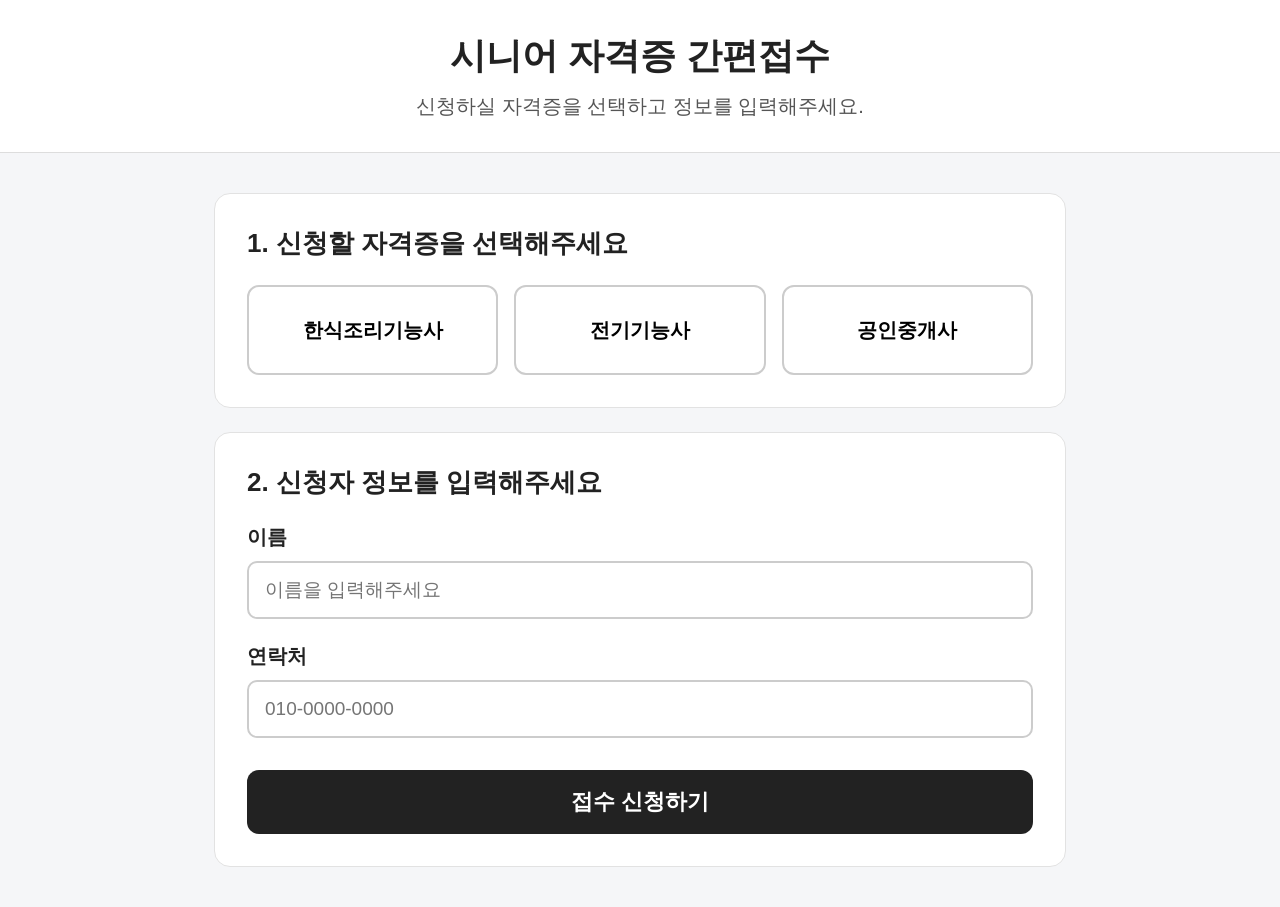
==== index.html @ 36c78bb0 "first commit" ====
<!DOCTYPE html>
<html lang="ko">
<head>
  <meta charset="UTF-8">
  <meta name="viewport" content="width=device-width, initial-scale=1.0">

  <title>시니어 자격증 간편접수</title>

  <link rel="stylesheet" href="style.css">
</head>

<body>

  <header>
    <h1>시니어 자격증 간편접수</h1>
    <p>신청하실 자격증을 선택하고 정보를 입력해주세요.</p>
  </header>

  <main>

    <!-- 자격증 선택 -->
    <section class="certificate-section">
      <h2>1. 신청할 자격증을 선택해주세요</h2>

      <div class="certificate-list">

        <button
          type="button"
          class="certificate-card"
          data-certificate="한식조리기능사">
          한식조리기능사
        </button>

        <button
          type="button"
          class="certificate-card"
          data-certificate="전기기능사">
          전기기능사
        </button>

        <button
          type="button"
          class="certificate-card"
          data-certificate="공인중개사">
          공인중개사
        </button>

      </div>
    </section>


    <!-- 신청자 정보 -->
    <section class="application-section">
      <h2>2. 신청자 정보를 입력해주세요</h2>

      <form id="application-form">

        <div class="form-group">
          <label for="name">이름</label>
          <input
            type="text"
            id="name"
            name="name"
            placeholder="이름을 입력해주세요"
            required>
        </div>

        <div class="form-group">
          <label for="phone">연락처</label>
          <input
            type="tel"
            id="phone"
            name="phone"
            placeholder="010-0000-0000"
            required>
        </div>

        <input
          type="hidden"
          id="selected-certificate"
          name="certificate">

        <button type="submit" class="submit-button">
          접수 신청하기
        </button>

      </form>
    </section>

  </main>

  <script src="script.js"></script>

</body>
</html>
---- style.css ----
* {
  box-sizing: border-box;
}

body {
  margin: 0;
  font-family: Arial, "Apple SD Gothic Neo", sans-serif;
  background: #f5f6f8;
  color: #222;
}

header {
  background: #ffffff;
  border-bottom: 1px solid #dddddd;
  padding: 32px 24px;
  text-align: center;
}

header h1 {
  margin: 0 0 12px;
  font-size: 36px;
}

header p {
  margin: 0;
  font-size: 20px;
  color: #555;
}

main {
  width: 100%;
  max-width: 900px;
  margin: 40px auto;
  padding: 0 24px;
}

section {
  background: #ffffff;
  border-radius: 16px;
  padding: 32px;
  margin-bottom: 24px;
  border: 1px solid #e2e2e2;
}

section h2 {
  margin-top: 0;
  margin-bottom: 24px;
  font-size: 26px;
}

.certificate-list {
  display: grid;
  grid-template-columns: repeat(3, 1fr);
  gap: 16px;
}

.certificate-card {
  min-height: 90px;
  padding: 18px;
  border: 2px solid #cccccc;
  border-radius: 12px;
  background: #ffffff;
  font-size: 20px;
  font-weight: 700;
  cursor: pointer;
}

.certificate-card:hover {
  border-color: #333333;
}

.certificate-card.selected {
  background: #222222;
  color: #ffffff;
  border-color: #222222;
}

.form-group {
  margin-bottom: 24px;
}

.form-group label {
  display: block;
  margin-bottom: 10px;
  font-size: 20px;
  font-weight: 700;
}

.form-group input {
  width: 100%;
  height: 58px;
  padding: 0 16px;
  border: 2px solid #cccccc;
  border-radius: 10px;
  font-size: 19px;
}

.form-group input:focus {
  outline: none;
  border-color: #222222;
}

.submit-button {
  width: 100%;
  min-height: 64px;
  margin-top: 8px;
  border: 0;
  border-radius: 12px;
  background: #222222;
  color: #ffffff;
  font-size: 22px;
  font-weight: 700;
  cursor: pointer;
}

.submit-button:hover {
  background: #444444;
}

@media (max-width: 700px) {
  .certificate-list {
    grid-template-columns: 1fr;
  }

  header h1 {
    font-size: 30px;
  }

  main {
    margin-top: 24px;
  }

  section {
    padding: 24px;
  }
}
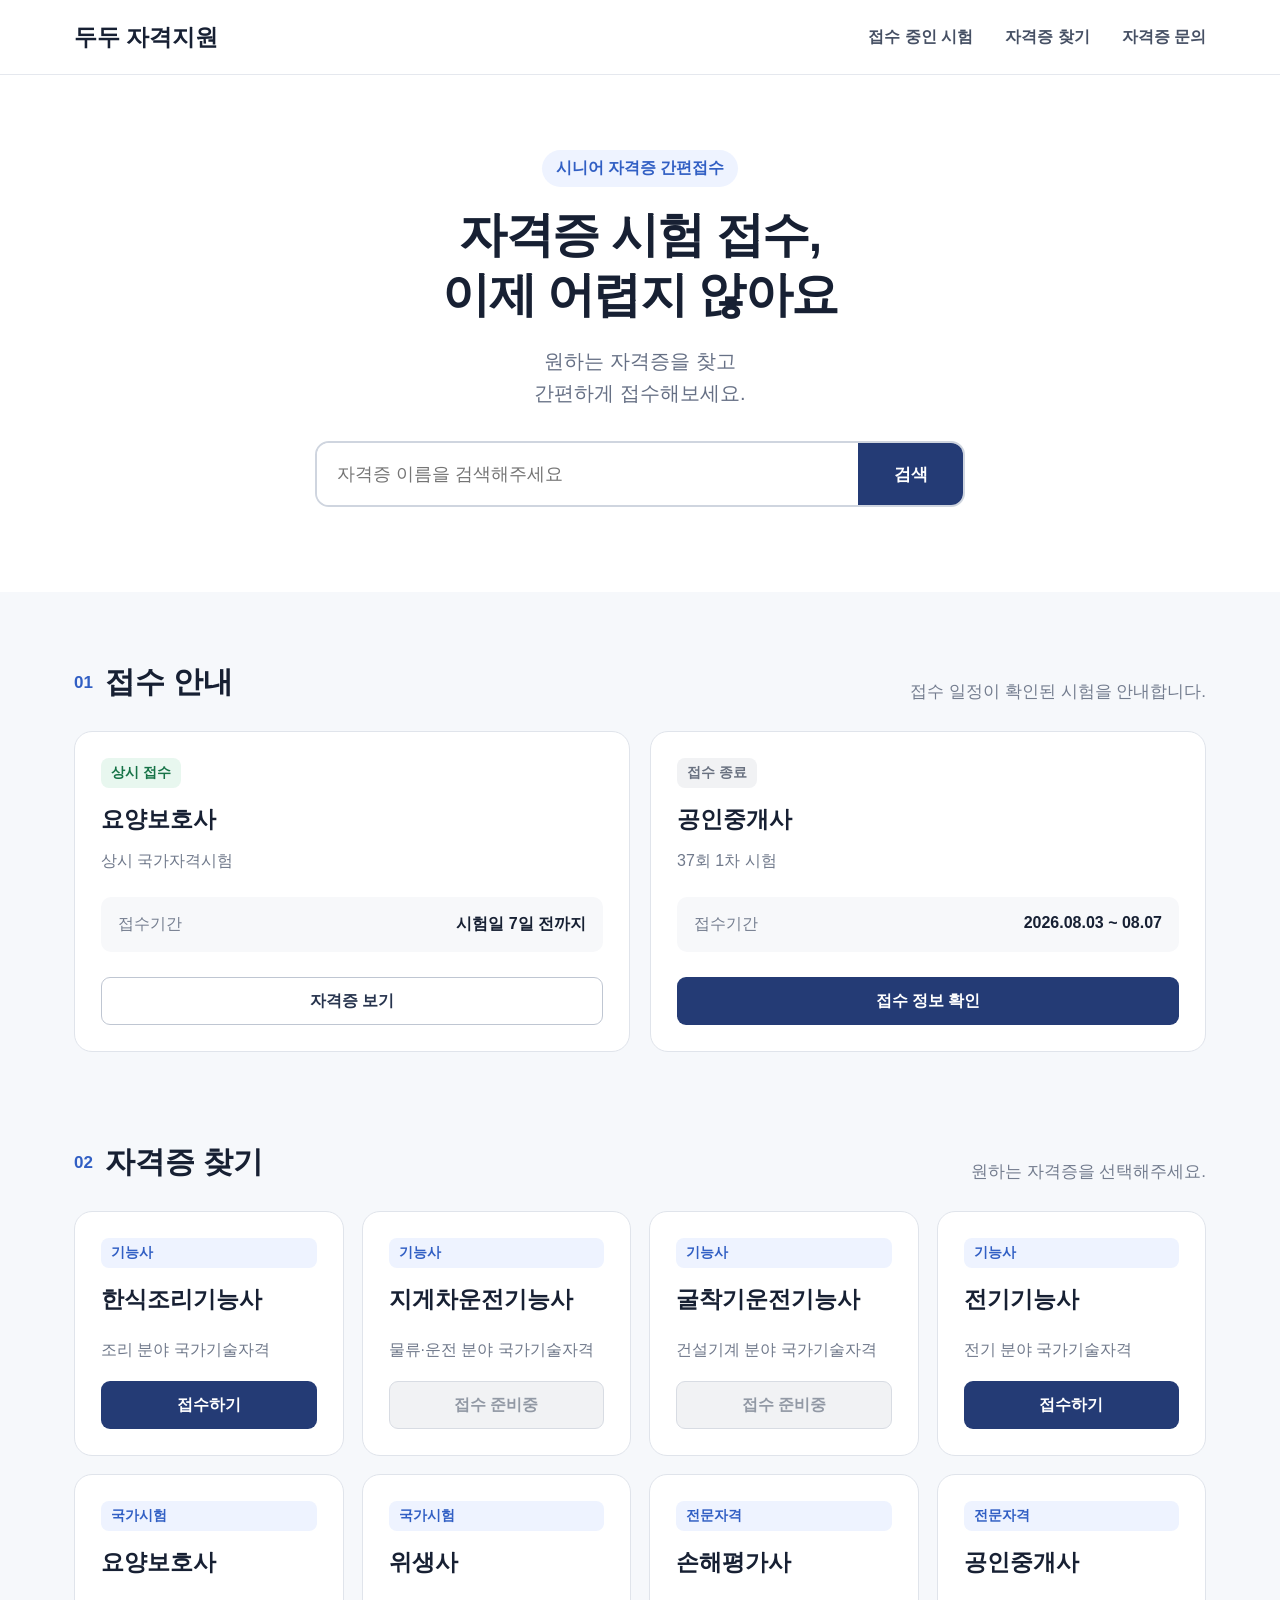
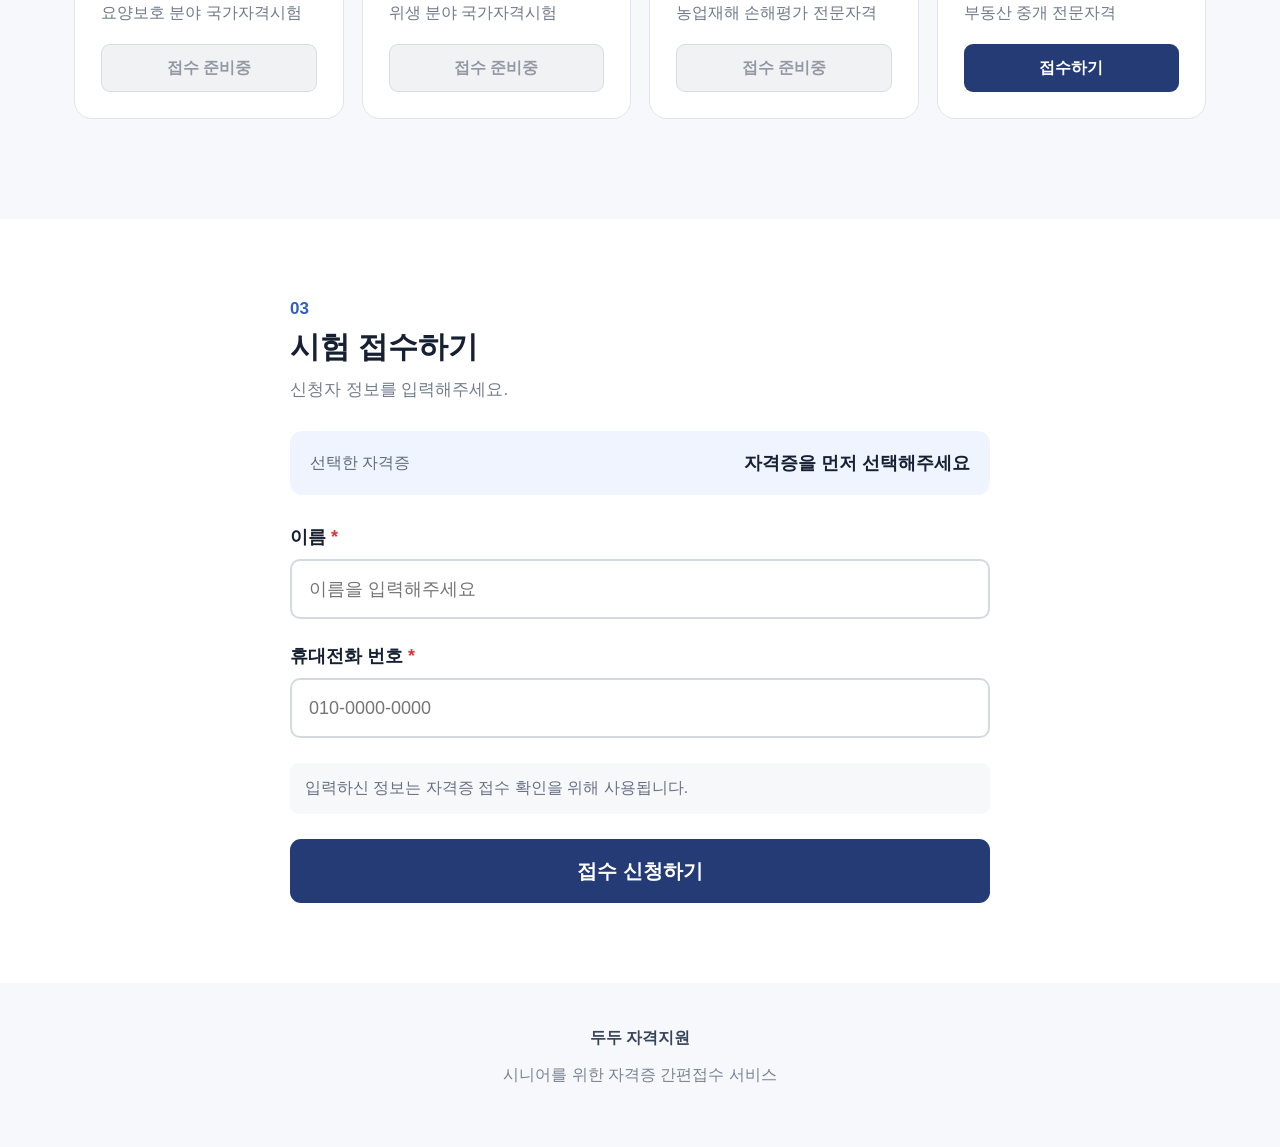
==== commit 0fdb0073: "upgrade application portal" ====
--- a/index.html
+++ b/index.html
@@ -3,93 +3,350 @@
 <head>
   <meta charset="UTF-8">
   <meta name="viewport" content="width=device-width, initial-scale=1.0">
-
-  <title>시니어 자격증 간편접수</title>
-
+  <title>두두 자격증 간편접수</title>
   <link rel="stylesheet" href="style.css">
 </head>
 
 <body>
 
-  <header>
-    <h1>시니어 자격증 간편접수</h1>
-    <p>신청하실 자격증을 선택하고 정보를 입력해주세요.</p>
-  </header>
-
-  <main>
-
-    <!-- 자격증 선택 -->
-    <section class="certificate-section">
-      <h2>1. 신청할 자격증을 선택해주세요</h2>
-
-      <div class="certificate-list">
-
-        <button
-          type="button"
-          class="certificate-card"
+<header class="top-header">
+  <div class="nav">
+    <div class="logo">두두 자격지원</div>
+
+    <nav>
+      <a href="#open-exams">접수 중인 시험</a>
+      <a href="#certificates">자격증 찾기</a>
+      <a href="/cb/">자격증 문의</a>
+    </nav>
+  </div>
+</header>
+
+<main>
+
+  <!-- 메인 -->
+  <section class="hero">
+    <span class="hero-label">시니어 자격증 간편접수</span>
+
+    <h1>
+      자격증 시험 접수,<br>
+      이제 어렵지 않아요
+    </h1>
+
+    <p>
+      원하는 자격증을 찾고<br class="mobile-break">
+      간편하게 접수해보세요.
+    </p>
+
+    <div class="search-box">
+      <input
+        type="text"
+        id="certificate-search"
+        placeholder="자격증 이름을 검색해주세요"
+      >
+      <button type="button" id="search-button">검색</button>
+    </div>
+  </section>
+
+
+  <!-- 현재 접수 안내 -->
+  <section class="content-section" id="open-exams">
+
+    <div class="section-heading">
+      <div>
+        <span class="section-number">01</span>
+        <h2>접수 안내</h2>
+      </div>
+
+      <p>접수 일정이 확인된 시험을 안내합니다.</p>
+    </div>
+
+    <div class="open-grid">
+
+      <article class="open-card">
+        <span class="status ongoing">상시 접수</span>
+
+        <h3>요양보호사</h3>
+
+        <p class="category">상시 국가자격시험</p>
+
+        <div class="exam-info">
+          <span>접수기간</span>
+          <strong>시험일 7일 전까지</strong>
+        </div>
+
+        <button
+          type="button"
+          class="info-button"
+          data-search="요양보호사">
+          자격증 보기
+        </button>
+      </article>
+
+
+      <article class="open-card">
+        <span class="status ended">접수 종료</span>
+
+        <h3>공인중개사</h3>
+
+        <p class="category">37회 1차 시험</p>
+
+        <div class="exam-info">
+          <span>접수기간</span>
+          <strong>2026.08.03 ~ 08.07</strong>
+        </div>
+
+        <button
+          type="button"
+          class="apply-button"
+          data-certificate="공인중개사">
+          접수 정보 확인
+        </button>
+      </article>
+
+    </div>
+
+  </section>
+
+
+  <!-- 자격증 전체 -->
+  <section class="content-section" id="certificates">
+
+    <div class="section-heading">
+      <div>
+        <span class="section-number">02</span>
+        <h2>자격증 찾기</h2>
+      </div>
+
+      <p>원하는 자격증을 선택해주세요.</p>
+    </div>
+
+
+    <div class="certificate-grid" id="certificate-grid">
+
+      <article class="certificate-card available"
+               data-name="한식조리기능사">
+        <span class="certificate-type">기능사</span>
+        <h3>한식조리기능사</h3>
+        <p>조리 분야 국가기술자격</p>
+
+        <button
+          type="button"
+          class="apply-button"
           data-certificate="한식조리기능사">
-          한식조리기능사
-        </button>
-
-        <button
-          type="button"
-          class="certificate-card"
+          접수하기
+        </button>
+      </article>
+
+
+      <article class="certificate-card"
+               data-name="지게차운전기능사">
+        <span class="certificate-type">기능사</span>
+        <h3>지게차운전기능사</h3>
+        <p>물류·운전 분야 국가기술자격</p>
+
+        <button type="button" class="disabled-button">
+          접수 준비중
+        </button>
+      </article>
+
+
+      <article class="certificate-card"
+               data-name="굴착기운전기능사">
+        <span class="certificate-type">기능사</span>
+        <h3>굴착기운전기능사</h3>
+        <p>건설기계 분야 국가기술자격</p>
+
+        <button type="button" class="disabled-button">
+          접수 준비중
+        </button>
+      </article>
+
+
+      <article class="certificate-card available"
+               data-name="전기기능사">
+        <span class="certificate-type">기능사</span>
+        <h3>전기기능사</h3>
+        <p>전기 분야 국가기술자격</p>
+
+        <button
+          type="button"
+          class="apply-button"
           data-certificate="전기기능사">
-          전기기능사
-        </button>
-
-        <button
-          type="button"
-          class="certificate-card"
+          접수하기
+        </button>
+      </article>
+
+
+      <article class="certificate-card"
+               data-name="요양보호사">
+        <span class="certificate-type">국가시험</span>
+        <h3>요양보호사</h3>
+        <p>요양보호 분야 국가자격시험</p>
+
+        <button type="button" class="disabled-button">
+          접수 준비중
+        </button>
+      </article>
+
+
+      <article class="certificate-card"
+               data-name="위생사">
+        <span class="certificate-type">국가시험</span>
+        <h3>위생사</h3>
+        <p>위생 분야 국가자격시험</p>
+
+        <button type="button" class="disabled-button">
+          접수 준비중
+        </button>
+      </article>
+
+
+      <article class="certificate-card"
+               data-name="손해평가사">
+        <span class="certificate-type">전문자격</span>
+        <h3>손해평가사</h3>
+        <p>농업재해 손해평가 전문자격</p>
+
+        <button type="button" class="disabled-button">
+          접수 준비중
+        </button>
+      </article>
+
+
+      <article class="certificate-card available"
+               data-name="공인중개사">
+        <span class="certificate-type">전문자격</span>
+        <h3>공인중개사</h3>
+        <p>부동산 중개 전문자격</p>
+
+        <button
+          type="button"
+          class="apply-button"
           data-certificate="공인중개사">
-          공인중개사
-        </button>
-
+          접수하기
+        </button>
+      </article>
+
+    </div>
+
+    <p id="no-result" class="no-result">
+      검색 결과가 없습니다.
+    </p>
+
+  </section>
+
+
+  <!-- 신청 폼 -->
+  <section class="application-section" id="application">
+
+    <div class="form-wrapper">
+
+      <div class="form-heading">
+        <span class="section-number">03</span>
+        <h2>시험 접수하기</h2>
+        <p>신청자 정보를 입력해주세요.</p>
       </div>
-    </section>
-
-
-    <!-- 신청자 정보 -->
-    <section class="application-section">
-      <h2>2. 신청자 정보를 입력해주세요</h2>
+
+
+      <div class="selected-exam">
+        <span>선택한 자격증</span>
+        <strong id="selected-certificate-name">
+          자격증을 먼저 선택해주세요
+        </strong>
+      </div>
+
 
       <form id="application-form">
 
+        <input
+          type="hidden"
+          id="selected-certificate"
+          name="certificate"
+        >
+
+
         <div class="form-group">
-          <label for="name">이름</label>
+          <label for="name">이름 <span>*</span></label>
+
           <input
             type="text"
             id="name"
             name="name"
             placeholder="이름을 입력해주세요"
-            required>
-        </div>
+            required
+          >
+        </div>
+
 
         <div class="form-group">
-          <label for="phone">연락처</label>
+          <label for="phone">휴대전화 번호 <span>*</span></label>
+
           <input
             type="tel"
             id="phone"
             name="phone"
             placeholder="010-0000-0000"
-            required>
-        </div>
-
-        <input
-          type="hidden"
-          id="selected-certificate"
-          name="certificate">
-
-        <button type="submit" class="submit-button">
+            required
+          >
+        </div>
+
+
+        <div class="notice">
+          입력하신 정보는 자격증 접수 확인을 위해 사용됩니다.
+        </div>
+
+
+        <button
+          type="submit"
+          class="submit-button">
           접수 신청하기
         </button>
 
       </form>
-    </section>
-
-  </main>
-
-  <script src="script.js"></script>
+
+    </div>
+
+  </section>
+
+</main>
+
+
+<!-- 접수 완료 -->
+<div class="modal" id="complete-modal">
+
+  <div class="modal-content">
+
+    <div class="check-icon">✓</div>
+
+    <h2>접수가 완료되었습니다</h2>
+
+    <p>
+      신청하신 내용이 정상적으로 접수되었습니다.
+    </p>
+
+    <div class="complete-info">
+      <span>신청 자격증</span>
+      <strong id="complete-certificate"></strong>
+    </div>
+
+    <button
+      type="button"
+      id="close-modal">
+      확인
+    </button>
+
+  </div>
+
+</div>
+
+
+<footer>
+  <strong>두두 자격지원</strong>
+  <p>시니어를 위한 자격증 간편접수 서비스</p>
+</footer>
+
+
+<script src="script.js"></script>
 
 </body>
 </html>
--- a/style.css
+++ b/style.css
@@ -1,136 +1,530 @@
 * {
   box-sizing: border-box;
+}
+
+html {
+  scroll-behavior: smooth;
 }
 
 body {
   margin: 0;
   font-family: Arial, "Apple SD Gothic Neo", sans-serif;
-  background: #f5f6f8;
-  color: #222;
-}
-
-header {
+  color: #172033;
+  background: #f6f8fb;
+}
+
+button,
+input {
+  font-family: inherit;
+}
+
+button {
+  cursor: pointer;
+}
+
+.top-header {
   background: #ffffff;
-  border-bottom: 1px solid #dddddd;
-  padding: 32px 24px;
+  border-bottom: 1px solid #e5e8ee;
+  position: sticky;
+  top: 0;
+  z-index: 20;
+}
+
+.nav {
+  max-width: 1180px;
+  height: 74px;
+  margin: auto;
+  padding: 0 24px;
+
+  display: flex;
+  align-items: center;
+  justify-content: space-between;
+}
+
+.logo {
+  font-size: 23px;
+  font-weight: 800;
+}
+
+nav {
+  display: flex;
+  gap: 32px;
+}
+
+nav a {
+  color: #465064;
+  text-decoration: none;
+  font-size: 16px;
+  font-weight: 700;
+}
+
+.hero {
+  padding: 75px 24px 85px;
   text-align: center;
-}
-
-header h1 {
-  margin: 0 0 12px;
-  font-size: 36px;
-}
-
-header p {
+  background: #ffffff;
+}
+
+.hero-label {
+  display: inline-block;
+  margin-bottom: 18px;
+  padding: 8px 14px;
+
+  background: #eef3ff;
+  border-radius: 100px;
+
+  color: #315fc4;
+  font-weight: 700;
+}
+
+.hero h1 {
   margin: 0;
+  font-size: 48px;
+  line-height: 1.25;
+  letter-spacing: -1.5px;
+}
+
+.hero p {
+  margin: 20px 0 32px;
+  color: #667085;
   font-size: 20px;
-  color: #555;
-}
-
-main {
+  line-height: 1.6;
+}
+
+.search-box {
+  max-width: 650px;
+  margin: auto;
+
+  display: flex;
+
+  background: white;
+  border: 2px solid #cfd5df;
+  border-radius: 14px;
+  overflow: hidden;
+}
+
+.search-box:focus-within {
+  border-color: #315fc4;
+}
+
+.search-box input {
+  flex: 1;
+  min-width: 0;
+  height: 62px;
+  padding: 0 20px;
+
+  border: 0;
+  outline: 0;
+
+  font-size: 18px;
+}
+
+.search-box button {
+  width: 105px;
+  border: 0;
+
+  background: #243b75;
+  color: white;
+
+  font-size: 17px;
+  font-weight: 700;
+}
+
+.content-section {
+  max-width: 1180px;
+  margin: auto;
+  padding: 70px 24px 20px;
+}
+
+.section-heading {
+  margin-bottom: 28px;
+
+  display: flex;
+  justify-content: space-between;
+  align-items: flex-end;
+}
+
+.section-heading > div {
+  display: flex;
+  align-items: center;
+  gap: 12px;
+}
+
+.section-number {
+  color: #315fc4;
+  font-size: 17px;
+  font-weight: 800;
+}
+
+.section-heading h2,
+.form-heading h2 {
+  margin: 0;
+  font-size: 30px;
+}
+
+.section-heading p,
+.form-heading p {
+  margin: 0;
+  color: #747d8f;
+  font-size: 17px;
+}
+
+.open-grid {
+  display: grid;
+  grid-template-columns: repeat(2, 1fr);
+  gap: 20px;
+}
+
+.open-card,
+.certificate-card {
+  background: white;
+  border: 1px solid #e0e4eb;
+  border-radius: 18px;
+  padding: 26px;
+}
+
+.open-card h3,
+.certificate-card h3 {
+  margin: 16px 0 7px;
+  font-size: 23px;
+}
+
+.category,
+.certificate-card p {
+  color: #70798b;
+  font-size: 16px;
+}
+
+.status,
+.certificate-type {
+  display: inline-block;
+  padding: 6px 10px;
+
+  border-radius: 8px;
+
+  font-size: 14px;
+  font-weight: 700;
+}
+
+.ongoing {
+  background: #e8f7ef;
+  color: #167347;
+}
+
+.ended {
+  background: #f1f2f4;
+  color: #697180;
+}
+
+.certificate-type {
+  background: #eef3ff;
+  color: #315fc4;
+}
+
+.exam-info {
+  margin: 25px 0;
+  padding: 17px;
+
+  display: flex;
+  justify-content: space-between;
+
+  background: #f7f8fa;
+  border-radius: 10px;
+}
+
+.exam-info span {
+  color: #747d8f;
+}
+
+.certificate-grid {
+  display: grid;
+  grid-template-columns: repeat(4, 1fr);
+  gap: 18px;
+}
+
+.certificate-card {
+  display: flex;
+  flex-direction: column;
+  min-height: 245px;
+
+  transition: transform .15s, box-shadow .15s;
+}
+
+.certificate-card:hover {
+  transform: translateY(-3px);
+  box-shadow: 0 10px 30px rgba(30, 45, 70, .08);
+}
+
+.certificate-card p {
+  flex: 1;
+  line-height: 1.5;
+}
+
+.apply-button,
+.info-button,
+.disabled-button {
   width: 100%;
-  max-width: 900px;
-  margin: 40px auto;
-  padding: 0 24px;
-}
-
-section {
-  background: #ffffff;
-  border-radius: 16px;
-  padding: 32px;
-  margin-bottom: 24px;
-  border: 1px solid #e2e2e2;
-}
-
-section h2 {
-  margin-top: 0;
-  margin-bottom: 24px;
-  font-size: 26px;
-}
-
-.certificate-list {
-  display: grid;
-  grid-template-columns: repeat(3, 1fr);
-  gap: 16px;
-}
-
-.certificate-card {
-  min-height: 90px;
-  padding: 18px;
-  border: 2px solid #cccccc;
+  min-height: 48px;
+
+  border-radius: 9px;
+
+  font-size: 16px;
+  font-weight: 700;
+}
+
+.apply-button {
+  border: 0;
+  background: #243b75;
+  color: white;
+}
+
+.apply-button:hover {
+  background: #172a5a;
+}
+
+.info-button {
+  background: white;
+  border: 1px solid #bfc6d2;
+  color: #27344e;
+}
+
+.disabled-button {
+  border: 1px solid #d8dce3;
+  background: #f1f2f4;
+  color: #9299a5;
+  cursor: default;
+}
+
+.no-result {
+  display: none;
+  padding: 40px;
+  text-align: center;
+  color: #747d8f;
+}
+
+.application-section {
+  margin-top: 80px;
+  padding: 80px 24px;
+  background: white;
+}
+
+.form-wrapper {
+  max-width: 700px;
+  margin: auto;
+}
+
+.form-heading {
+  margin-bottom: 30px;
+}
+
+.form-heading h2 {
+  margin: 8px 0 10px;
+}
+
+.selected-exam {
+  margin-bottom: 30px;
+  padding: 20px;
+
+  display: flex;
+  justify-content: space-between;
+  align-items: center;
+
+  background: #f0f4ff;
   border-radius: 12px;
-  background: #ffffff;
-  font-size: 20px;
-  font-weight: 700;
-  cursor: pointer;
-}
-
-.certificate-card:hover {
-  border-color: #333333;
-}
-
-.certificate-card.selected {
-  background: #222222;
-  color: #ffffff;
-  border-color: #222222;
+}
+
+.selected-exam span {
+  color: #606a7c;
+}
+
+.selected-exam strong {
+  font-size: 18px;
 }
 
 .form-group {
-  margin-bottom: 24px;
+  margin-bottom: 25px;
 }
 
 .form-group label {
   display: block;
   margin-bottom: 10px;
-  font-size: 20px;
-  font-weight: 700;
+
+  font-size: 18px;
+  font-weight: 700;
+}
+
+.form-group label span {
+  color: #d63638;
 }
 
 .form-group input {
   width: 100%;
-  height: 58px;
-  padding: 0 16px;
-  border: 2px solid #cccccc;
+  height: 60px;
+  padding: 0 17px;
+
+  border: 2px solid #d4d9e1;
   border-radius: 10px;
-  font-size: 19px;
+
+  font-size: 18px;
 }
 
 .form-group input:focus {
   outline: none;
-  border-color: #222222;
+  border-color: #315fc4;
+}
+
+.notice {
+  margin: 10px 0 25px;
+  padding: 15px;
+
+  background: #f7f8fa;
+  border-radius: 9px;
+
+  color: #667085;
 }
 
 .submit-button {
   width: 100%;
   min-height: 64px;
-  margin-top: 8px;
+
   border: 0;
-  border-radius: 12px;
-  background: #222222;
-  color: #ffffff;
-  font-size: 22px;
-  font-weight: 700;
-  cursor: pointer;
-}
-
-.submit-button:hover {
-  background: #444444;
-}
-
-@media (max-width: 700px) {
-  .certificate-list {
+  border-radius: 11px;
+
+  background: #243b75;
+  color: white;
+
+  font-size: 20px;
+  font-weight: 800;
+}
+
+footer {
+  padding: 45px 24px;
+  text-align: center;
+  color: #7a8291;
+}
+
+footer strong {
+  color: #39445a;
+}
+
+.modal {
+  display: none;
+
+  position: fixed;
+  inset: 0;
+  z-index: 100;
+
+  align-items: center;
+  justify-content: center;
+
+  padding: 20px;
+
+  background: rgba(15, 23, 42, .55);
+}
+
+.modal.show {
+  display: flex;
+}
+
+.modal-content {
+  width: 100%;
+  max-width: 440px;
+  padding: 40px;
+
+  background: white;
+  border-radius: 20px;
+
+  text-align: center;
+}
+
+.check-icon {
+  width: 65px;
+  height: 65px;
+  margin: auto;
+
+  display: flex;
+  align-items: center;
+  justify-content: center;
+
+  border-radius: 50%;
+
+  background: #e8f7ef;
+  color: #167347;
+
+  font-size: 32px;
+  font-weight: 800;
+}
+
+.modal-content h2 {
+  margin: 22px 0 10px;
+}
+
+.modal-content > p {
+  color: #70798b;
+}
+
+.complete-info {
+  margin: 25px 0;
+  padding: 18px;
+
+  display: flex;
+  justify-content: space-between;
+
+  background: #f7f8fa;
+  border-radius: 10px;
+}
+
+#close-modal {
+  width: 100%;
+  height: 55px;
+
+  border: 0;
+  border-radius: 10px;
+
+  background: #243b75;
+  color: white;
+
+  font-size: 18px;
+  font-weight: 700;
+}
+
+@media (max-width: 900px) {
+  .certificate-grid {
+    grid-template-columns: repeat(2, 1fr);
+  }
+}
+
+@media (max-width: 650px) {
+  nav {
+    display: none;
+  }
+
+  .hero {
+    padding-top: 55px;
+  }
+
+  .hero h1 {
+    font-size: 36px;
+  }
+
+  .open-grid,
+  .certificate-grid {
     grid-template-columns: 1fr;
   }
 
-  header h1 {
-    font-size: 30px;
-  }
-
-  main {
-    margin-top: 24px;
-  }
-
-  section {
-    padding: 24px;
+  .section-heading {
+    align-items: flex-start;
+    flex-direction: column;
+    gap: 10px;
+  }
+
+  .exam-info,
+  .selected-exam {
+    align-items: flex-start;
+    flex-direction: column;
+    gap: 7px;
+  }
+
+  .search-box button {
+    width: 85px;
   }
 }
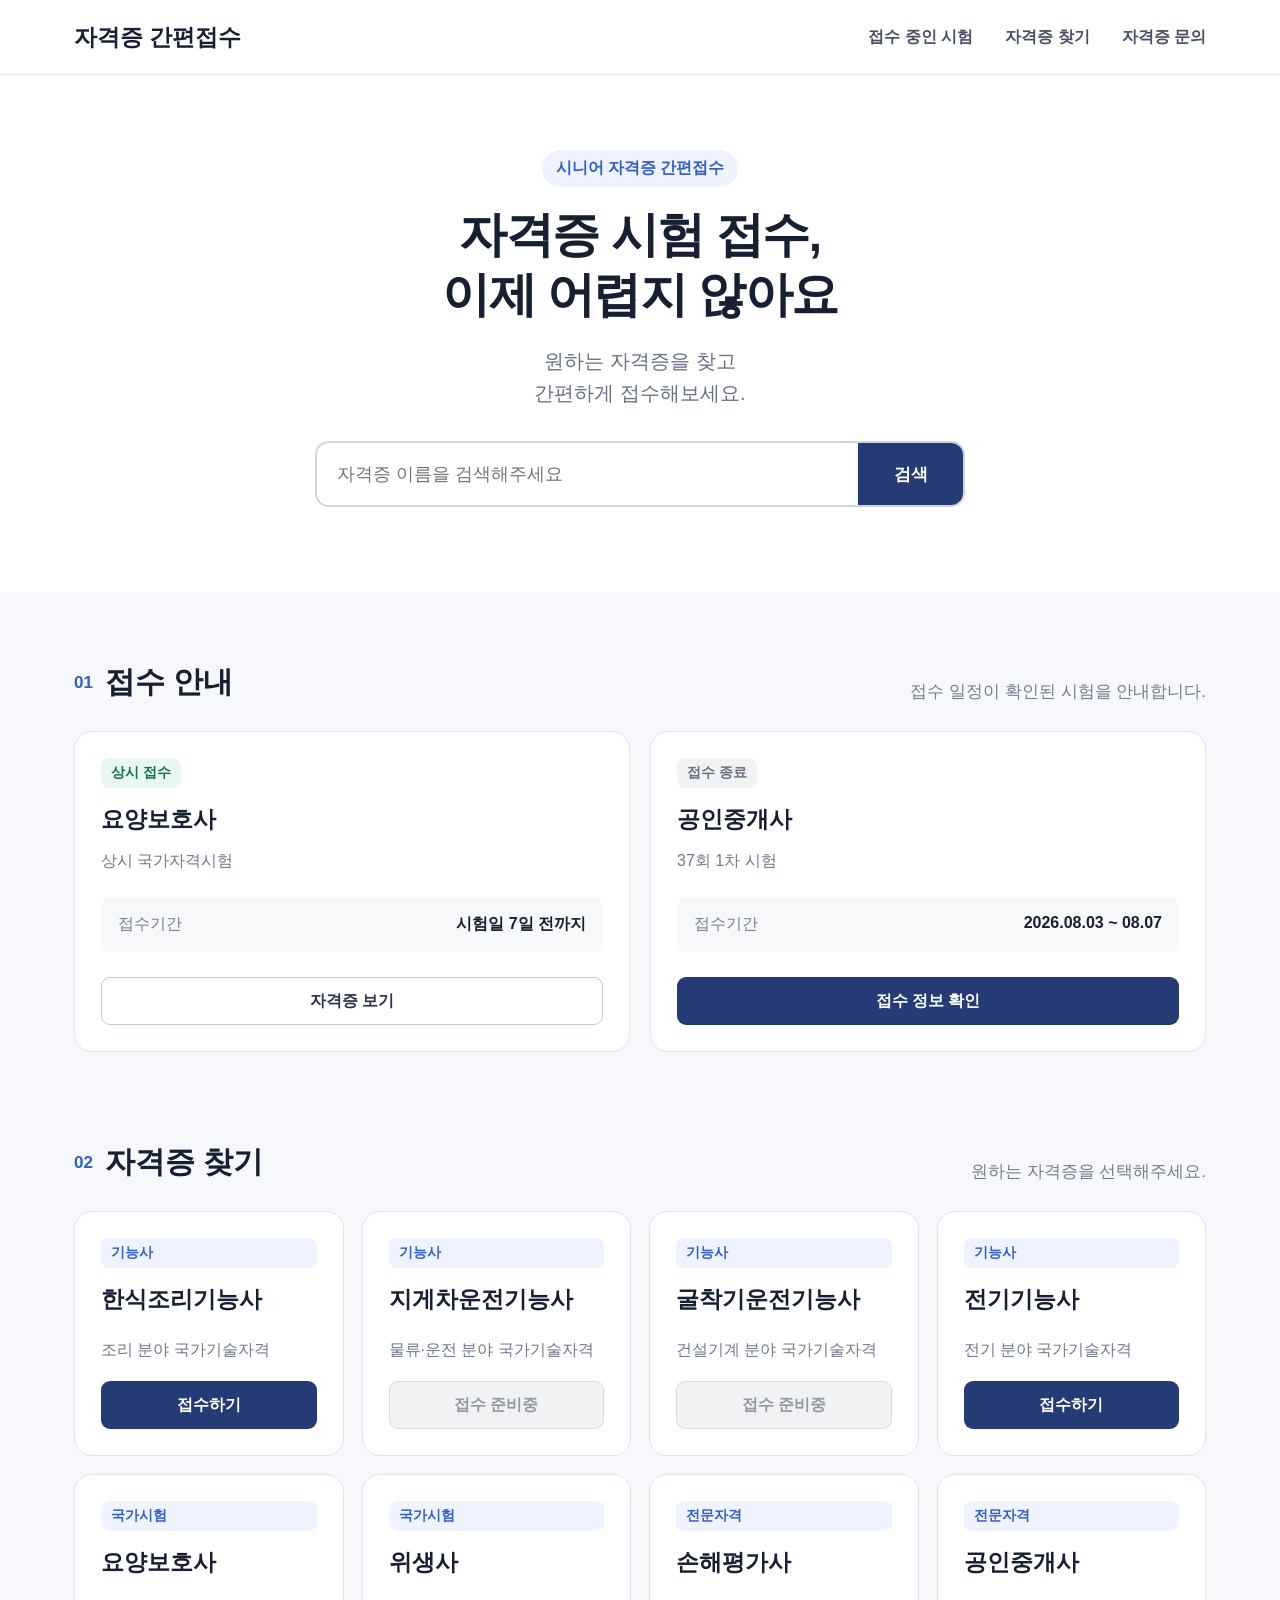
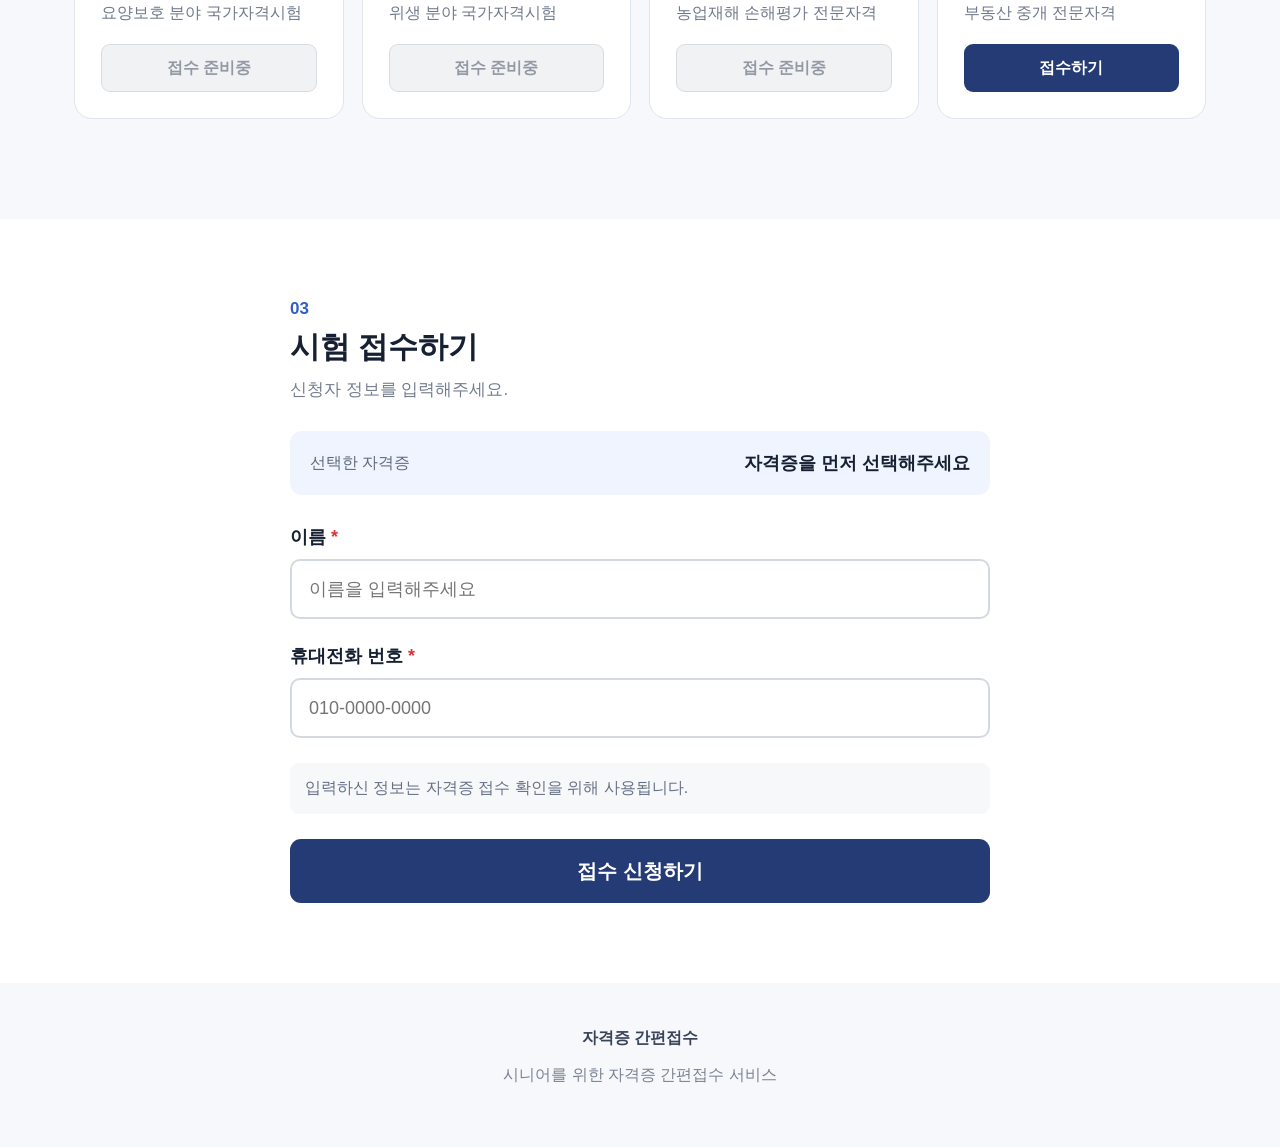
==== commit 336f3222: "upgrade application portal" ====
--- a/index.html
+++ b/index.html
@@ -3,7 +3,7 @@
 <head>
   <meta charset="UTF-8">
   <meta name="viewport" content="width=device-width, initial-scale=1.0">
-  <title>두두 자격증 간편접수</title>
+  <title>자격증 간편접수</title>
   <link rel="stylesheet" href="style.css">
 </head>
 
@@ -11,7 +11,7 @@
 
 <header class="top-header">
   <div class="nav">
-    <div class="logo">두두 자격지원</div>
+   <div class="logo">자격증 간편접수</div>
 
     <nav>
       <a href="#open-exams">접수 중인 시험</a>
@@ -341,11 +341,10 @@
 
 
 <footer>
-  <strong>두두 자격지원</strong>
+  <strong>자격증 간편접수</strong>
   <p>시니어를 위한 자격증 간편접수 서비스</p>
 </footer>
 
-
 <script src="script.js"></script>
 
 </body>
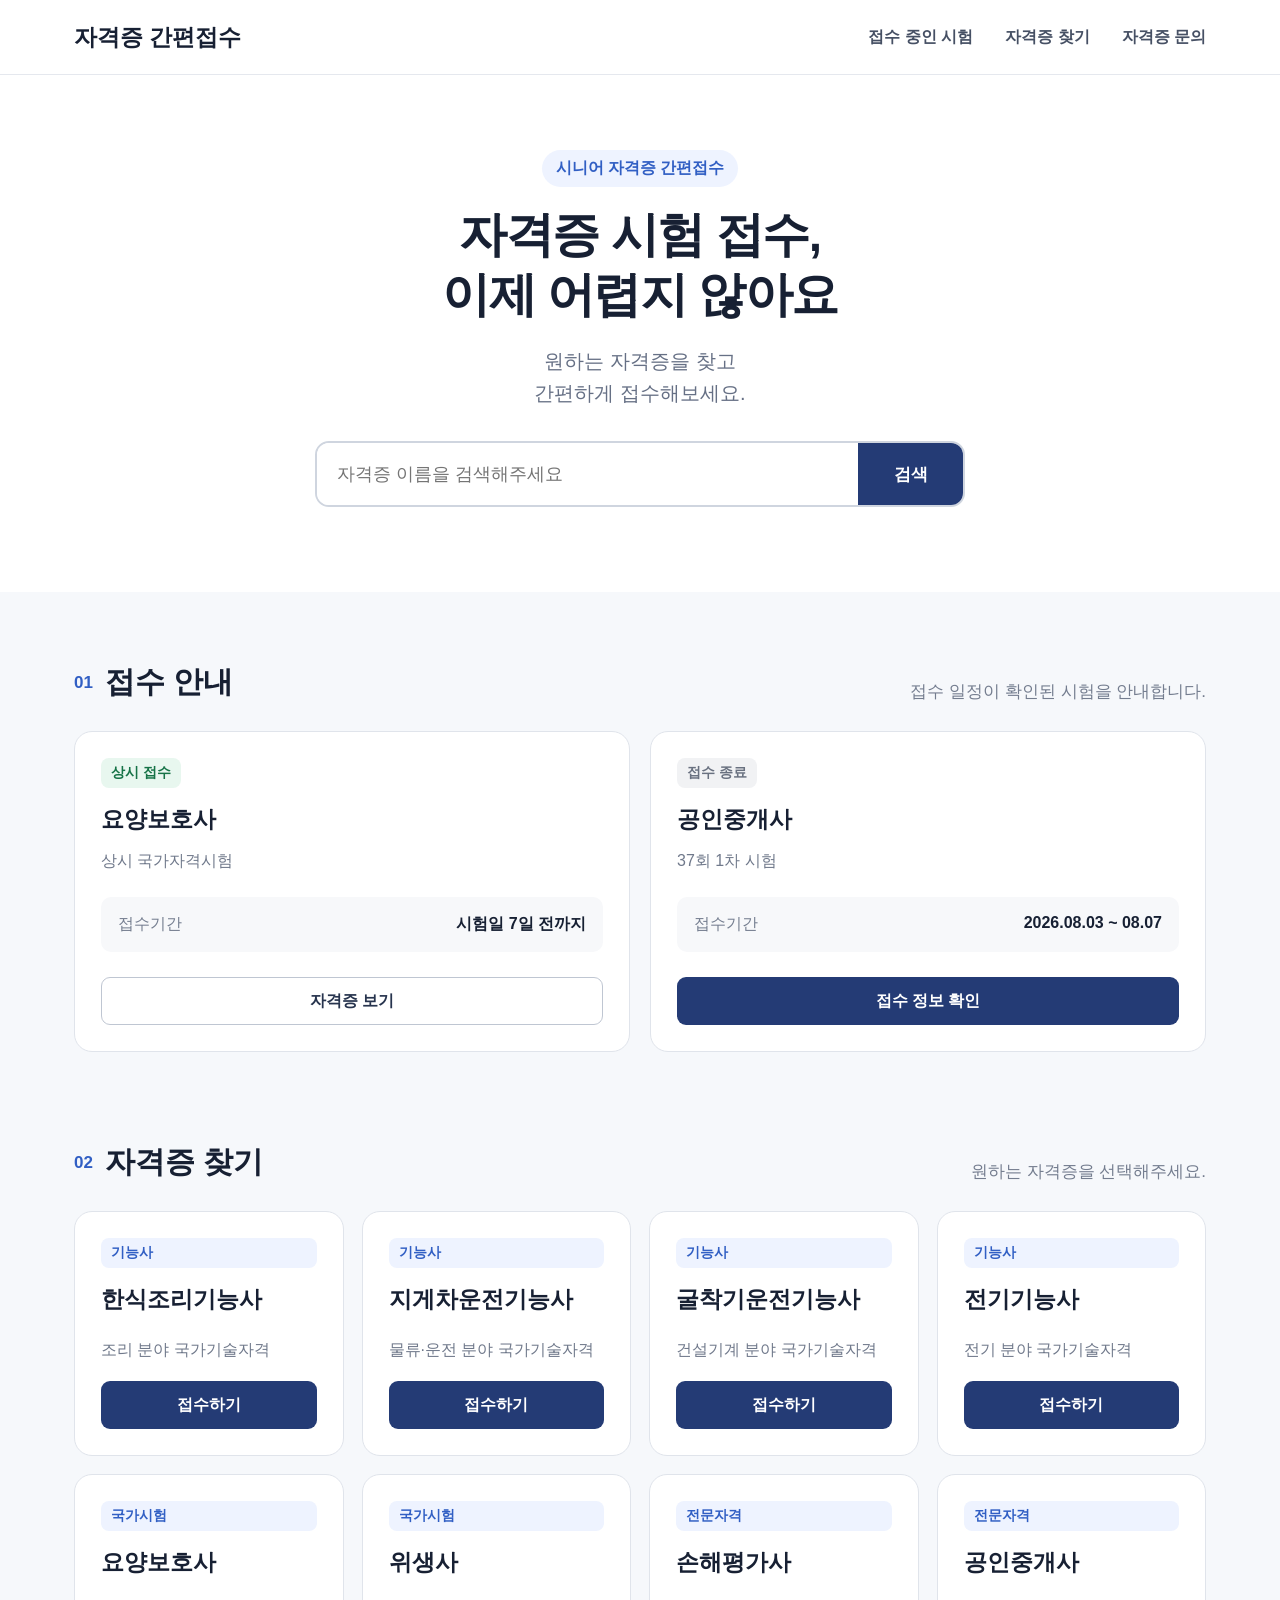
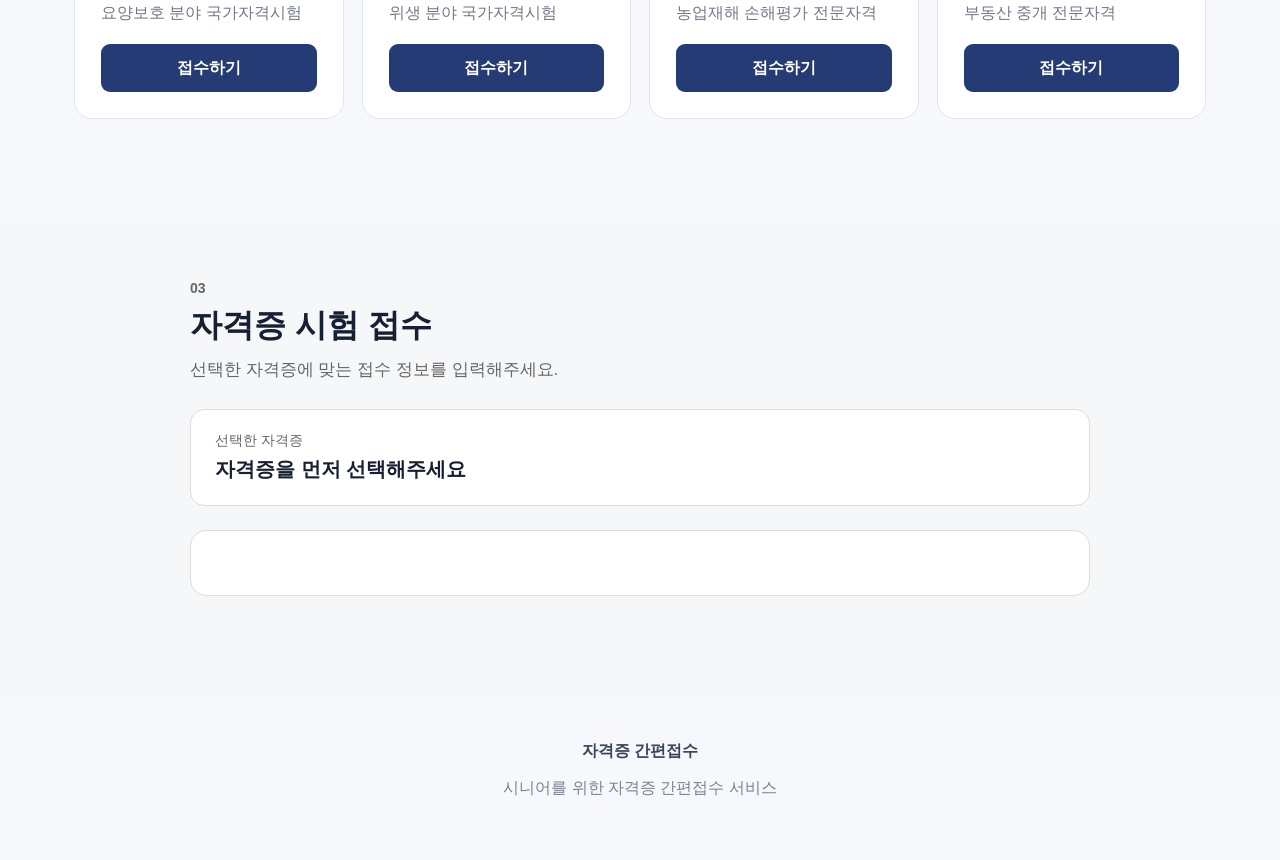
==== commit 11603ced: "complete integrated application form" ====
--- a/index.html
+++ b/index.html
@@ -1,337 +1,1511 @@
 <!DOCTYPE html>
 <html lang="ko">
+
 <head>
   <meta charset="UTF-8">
   <meta name="viewport" content="width=device-width, initial-scale=1.0">
+
   <title>자격증 간편접수</title>
-  <link rel="stylesheet" href="style.css">
+
+  <link
+    rel="stylesheet"
+    href="style.css"
+  >
 </head>
 
+
 <body>
 
+
+<!-- =========================
+     HEADER
+========================= -->
+
 <header class="top-header">
+
   <div class="nav">
-   <div class="logo">자격증 간편접수</div>
+
+    <div class="logo">
+      자격증 간편접수
+    </div>
 
     <nav>
-      <a href="#open-exams">접수 중인 시험</a>
-      <a href="#certificates">자격증 찾기</a>
-      <a href="/cb/">자격증 문의</a>
+      <a href="#open-exams">
+        접수 중인 시험
+      </a>
+
+      <a href="#certificates">
+        자격증 찾기
+      </a>
+
+      <a href="/cb/">
+        자격증 문의
+      </a>
     </nav>
+
   </div>
+
 </header>
 
+
+
 <main>
 
-  <!-- 메인 -->
-  <section class="hero">
-    <span class="hero-label">시니어 자격증 간편접수</span>
-
-    <h1>
-      자격증 시험 접수,<br>
-      이제 어렵지 않아요
-    </h1>
+
+<!-- =========================
+     HERO
+========================= -->
+
+<section class="hero">
+
+  <span class="hero-label">
+    시니어 자격증 간편접수
+  </span>
+
+  <h1>
+    자격증 시험 접수,<br>
+    이제 어렵지 않아요
+  </h1>
+
+  <p>
+    원하는 자격증을 찾고<br class="mobile-break">
+    간편하게 접수해보세요.
+  </p>
+
+
+  <div class="search-box">
+
+    <input
+      type="text"
+      id="certificate-search"
+      placeholder="자격증 이름을 검색해주세요"
+    >
+
+    <button
+      type="button"
+      id="search-button"
+    >
+      검색
+    </button>
+
+  </div>
+
+</section>
+
+
+
+<!-- =========================
+     접수 안내
+========================= -->
+
+<section
+  class="content-section"
+  id="open-exams"
+>
+
+  <div class="section-heading">
+
+    <div>
+      <span class="section-number">
+        01
+      </span>
+
+      <h2>
+        접수 안내
+      </h2>
+    </div>
 
     <p>
-      원하는 자격증을 찾고<br class="mobile-break">
-      간편하게 접수해보세요.
+      접수 일정이 확인된 시험을 안내합니다.
     </p>
 
-    <div class="search-box">
-      <input
-        type="text"
-        id="certificate-search"
-        placeholder="자격증 이름을 검색해주세요"
+  </div>
+
+
+  <div class="open-grid">
+
+
+    <!-- 요양보호사 -->
+
+    <article class="open-card">
+
+      <span class="status ongoing">
+        상시 접수
+      </span>
+
+      <h3>
+        요양보호사
+      </h3>
+
+      <p class="category">
+        상시 국가자격시험
+      </p>
+
+      <div class="exam-info">
+
+        <span>
+          접수기간
+        </span>
+
+        <strong>
+          시험일 7일 전까지
+        </strong>
+
+      </div>
+
+
+      <button
+        type="button"
+        class="info-button"
+        data-search="요양보호사"
       >
-      <button type="button" id="search-button">검색</button>
+        자격증 보기
+      </button>
+
+    </article>
+
+
+    <!-- 공인중개사 -->
+
+    <article class="open-card">
+
+      <span class="status ended">
+        접수 종료
+      </span>
+
+      <h3>
+        공인중개사
+      </h3>
+
+      <p class="category">
+        37회 1차 시험
+      </p>
+
+      <div class="exam-info">
+
+        <span>
+          접수기간
+        </span>
+
+        <strong>
+          2026.08.03 ~ 08.07
+        </strong>
+
+      </div>
+
+
+      <button
+        type="button"
+        class="apply-button"
+        data-certificate="공인중개사"
+      >
+        접수 정보 확인
+      </button>
+
+    </article>
+
+
+  </div>
+
+</section>
+
+
+
+<!-- =========================
+     자격증 전체
+========================= -->
+
+<section
+  class="content-section"
+  id="certificates"
+>
+
+  <div class="section-heading">
+
+    <div>
+
+      <span class="section-number">
+        02
+      </span>
+
+      <h2>
+        자격증 찾기
+      </h2>
+
     </div>
-  </section>
-
-
-  <!-- 현재 접수 안내 -->
-  <section class="content-section" id="open-exams">
-
-    <div class="section-heading">
+
+    <p>
+      원하는 자격증을 선택해주세요.
+    </p>
+
+  </div>
+
+
+  <div
+    class="certificate-grid"
+    id="certificate-grid"
+  >
+
+
+    <!-- 한식조리기능사 -->
+
+    <article
+      class="certificate-card available"
+      data-name="한식조리기능사"
+    >
+
+      <span class="certificate-type">
+        기능사
+      </span>
+
+      <h3>
+        한식조리기능사
+      </h3>
+
+      <p>
+        조리 분야 국가기술자격
+      </p>
+
+      <button
+        type="button"
+        class="apply-button"
+        data-certificate="한식조리기능사"
+      >
+        접수하기
+      </button>
+
+    </article>
+
+
+    <!-- 지게차운전기능사 -->
+
+    <article
+      class="certificate-card available"
+      data-name="지게차운전기능사"
+    >
+
+      <span class="certificate-type">
+        기능사
+      </span>
+
+      <h3>
+        지게차운전기능사
+      </h3>
+
+      <p>
+        물류·운전 분야 국가기술자격
+      </p>
+
+      <button
+        type="button"
+        class="apply-button"
+        data-certificate="지게차운전기능사"
+      >
+        접수하기
+      </button>
+
+    </article>
+
+
+    <!-- 굴착기운전기능사 -->
+
+    <article
+      class="certificate-card available"
+      data-name="굴착기운전기능사"
+    >
+
+      <span class="certificate-type">
+        기능사
+      </span>
+
+      <h3>
+        굴착기운전기능사
+      </h3>
+
+      <p>
+        건설기계 분야 국가기술자격
+      </p>
+
+      <button
+        type="button"
+        class="apply-button"
+        data-certificate="굴착기운전기능사"
+      >
+        접수하기
+      </button>
+
+    </article>
+
+
+    <!-- 전기기능사 -->
+
+    <article
+      class="certificate-card available"
+      data-name="전기기능사"
+    >
+
+      <span class="certificate-type">
+        기능사
+      </span>
+
+      <h3>
+        전기기능사
+      </h3>
+
+      <p>
+        전기 분야 국가기술자격
+      </p>
+
+      <button
+        type="button"
+        class="apply-button"
+        data-certificate="전기기능사"
+      >
+        접수하기
+      </button>
+
+    </article>
+
+
+    <!-- 요양보호사 -->
+
+    <article
+      class="certificate-card available"
+      data-name="요양보호사"
+    >
+
+      <span class="certificate-type">
+        국가시험
+      </span>
+
+      <h3>
+        요양보호사
+      </h3>
+
+      <p>
+        요양보호 분야 국가자격시험
+      </p>
+
+      <button
+        type="button"
+        class="apply-button"
+        data-certificate="요양보호사"
+      >
+        접수하기
+      </button>
+
+    </article>
+
+
+    <!-- 위생사 -->
+
+    <article
+      class="certificate-card available"
+      data-name="위생사"
+    >
+
+      <span class="certificate-type">
+        국가시험
+      </span>
+
+      <h3>
+        위생사
+      </h3>
+
+      <p>
+        위생 분야 국가자격시험
+      </p>
+
+      <button
+        type="button"
+        class="apply-button"
+        data-certificate="위생사"
+      >
+        접수하기
+      </button>
+
+    </article>
+
+
+    <!-- 손해평가사 -->
+
+    <article
+      class="certificate-card available"
+      data-name="손해평가사"
+    >
+
+      <span class="certificate-type">
+        전문자격
+      </span>
+
+      <h3>
+        손해평가사
+      </h3>
+
+      <p>
+        농업재해 손해평가 전문자격
+      </p>
+
+      <button
+        type="button"
+        class="apply-button"
+        data-certificate="손해평가사"
+      >
+        접수하기
+      </button>
+
+    </article>
+
+
+    <!-- 공인중개사 -->
+
+    <article
+      class="certificate-card available"
+      data-name="공인중개사"
+    >
+
+      <span class="certificate-type">
+        전문자격
+      </span>
+
+      <h3>
+        공인중개사
+      </h3>
+
+      <p>
+        부동산 중개 전문자격
+      </p>
+
+      <button
+        type="button"
+        class="apply-button"
+        data-certificate="공인중개사"
+      >
+        접수하기
+      </button>
+
+    </article>
+
+
+  </div>
+
+
+  <p
+    id="no-result"
+    class="no-result"
+  >
+    검색 결과가 없습니다.
+  </p>
+
+</section>
+
+
+
+<!-- =========================
+     통합 접수 Form
+========================= -->
+
+<section
+  class="application-section"
+  id="application"
+>
+
+  <div class="form-wrapper">
+
+
+    <div class="form-heading">
+
+      <span class="section-number">
+        03
+      </span>
+
+      <h2>
+        자격증 시험 접수
+      </h2>
+
+      <p>
+        선택한 자격증에 맞는 접수 정보를 입력해주세요.
+      </p>
+
+    </div>
+
+
+
+    <!-- 선택한 자격증 -->
+
+    <div class="selected-exam">
+
       <div>
-        <span class="section-number">01</span>
-        <h2>접수 안내</h2>
-      </div>
-
-      <p>접수 일정이 확인된 시험을 안내합니다.</p>
-    </div>
-
-    <div class="open-grid">
-
-      <article class="open-card">
-        <span class="status ongoing">상시 접수</span>
-
-        <h3>요양보호사</h3>
-
-        <p class="category">상시 국가자격시험</p>
-
-        <div class="exam-info">
-          <span>접수기간</span>
-          <strong>시험일 7일 전까지</strong>
-        </div>
-
-        <button
-          type="button"
-          class="info-button"
-          data-search="요양보호사">
-          자격증 보기
-        </button>
-      </article>
-
-
-      <article class="open-card">
-        <span class="status ended">접수 종료</span>
-
-        <h3>공인중개사</h3>
-
-        <p class="category">37회 1차 시험</p>
-
-        <div class="exam-info">
-          <span>접수기간</span>
-          <strong>2026.08.03 ~ 08.07</strong>
-        </div>
-
-        <button
-          type="button"
-          class="apply-button"
-          data-certificate="공인중개사">
-          접수 정보 확인
-        </button>
-      </article>
-
-    </div>
-
-  </section>
-
-
-  <!-- 자격증 전체 -->
-  <section class="content-section" id="certificates">
-
-    <div class="section-heading">
-      <div>
-        <span class="section-number">02</span>
-        <h2>자격증 찾기</h2>
-      </div>
-
-      <p>원하는 자격증을 선택해주세요.</p>
-    </div>
-
-
-    <div class="certificate-grid" id="certificate-grid">
-
-      <article class="certificate-card available"
-               data-name="한식조리기능사">
-        <span class="certificate-type">기능사</span>
-        <h3>한식조리기능사</h3>
-        <p>조리 분야 국가기술자격</p>
-
-        <button
-          type="button"
-          class="apply-button"
-          data-certificate="한식조리기능사">
-          접수하기
-        </button>
-      </article>
-
-
-      <article class="certificate-card"
-               data-name="지게차운전기능사">
-        <span class="certificate-type">기능사</span>
-        <h3>지게차운전기능사</h3>
-        <p>물류·운전 분야 국가기술자격</p>
-
-        <button type="button" class="disabled-button">
-          접수 준비중
-        </button>
-      </article>
-
-
-      <article class="certificate-card"
-               data-name="굴착기운전기능사">
-        <span class="certificate-type">기능사</span>
-        <h3>굴착기운전기능사</h3>
-        <p>건설기계 분야 국가기술자격</p>
-
-        <button type="button" class="disabled-button">
-          접수 준비중
-        </button>
-      </article>
-
-
-      <article class="certificate-card available"
-               data-name="전기기능사">
-        <span class="certificate-type">기능사</span>
-        <h3>전기기능사</h3>
-        <p>전기 분야 국가기술자격</p>
-
-        <button
-          type="button"
-          class="apply-button"
-          data-certificate="전기기능사">
-          접수하기
-        </button>
-      </article>
-
-
-      <article class="certificate-card"
-               data-name="요양보호사">
-        <span class="certificate-type">국가시험</span>
-        <h3>요양보호사</h3>
-        <p>요양보호 분야 국가자격시험</p>
-
-        <button type="button" class="disabled-button">
-          접수 준비중
-        </button>
-      </article>
-
-
-      <article class="certificate-card"
-               data-name="위생사">
-        <span class="certificate-type">국가시험</span>
-        <h3>위생사</h3>
-        <p>위생 분야 국가자격시험</p>
-
-        <button type="button" class="disabled-button">
-          접수 준비중
-        </button>
-      </article>
-
-
-      <article class="certificate-card"
-               data-name="손해평가사">
-        <span class="certificate-type">전문자격</span>
-        <h3>손해평가사</h3>
-        <p>농업재해 손해평가 전문자격</p>
-
-        <button type="button" class="disabled-button">
-          접수 준비중
-        </button>
-      </article>
-
-
-      <article class="certificate-card available"
-               data-name="공인중개사">
-        <span class="certificate-type">전문자격</span>
-        <h3>공인중개사</h3>
-        <p>부동산 중개 전문자격</p>
-
-        <button
-          type="button"
-          class="apply-button"
-          data-certificate="공인중개사">
-          접수하기
-        </button>
-      </article>
-
-    </div>
-
-    <p id="no-result" class="no-result">
-      검색 결과가 없습니다.
-    </p>
-
-  </section>
-
-
-  <!-- 신청 폼 -->
-  <section class="application-section" id="application">
-
-    <div class="form-wrapper">
-
-      <div class="form-heading">
-        <span class="section-number">03</span>
-        <h2>시험 접수하기</h2>
-        <p>신청자 정보를 입력해주세요.</p>
-      </div>
-
-
-      <div class="selected-exam">
-        <span>선택한 자격증</span>
+
+        <span>
+          선택한 자격증
+        </span>
+
         <strong id="selected-certificate-name">
           자격증을 먼저 선택해주세요
         </strong>
+
       </div>
 
-
-      <form id="application-form">
-
-        <input
-          type="hidden"
-          id="selected-certificate"
-          name="certificate"
+      <span id="selected-exam-type"></span>
+
+    </div>
+
+
+
+    <form id="application-form">
+
+
+      <input
+        type="hidden"
+        id="selected-certificate"
+        name="certificate"
+      >
+
+
+
+      <!-- =========================
+           국가기술자격
+      ========================== -->
+
+      <div
+        class="form-type-section"
+        id="national-form"
+        hidden
+      >
+
+
+        <div class="form-step">
+
+          <span>
+            STEP 1
+          </span>
+
+          <h3>
+            시험 정보
+          </h3>
+
+        </div>
+
+
+        <div class="auto-info-grid">
+
+          <div class="auto-info">
+
+            <span>
+              시험유형
+            </span>
+
+            <strong id="national-exam-type">
+              -
+            </strong>
+
+          </div>
+
+
+          <div class="auto-info">
+
+            <span>
+              시험구분
+            </span>
+
+            <strong>
+              필기
+            </strong>
+
+          </div>
+
+
+          <div class="auto-info">
+
+            <span>
+              등급
+            </span>
+
+            <strong>
+              기능사
+            </strong>
+
+          </div>
+
+        </div>
+
+
+
+        <!-- 전기기능사 회차 -->
+
+        <div
+          class="form-group"
+          id="exam-round-group"
+          hidden
         >
 
-
-        <div class="form-group">
-          <label for="name">이름 <span>*</span></label>
+          <label for="exam-round">
+            시험 회차 <span>*</span>
+          </label>
+
+          <select id="exam-round">
+
+            <option value="">
+              회차를 선택해주세요
+            </option>
+
+            <option value="1">1회</option>
+            <option value="2">2회</option>
+            <option value="3">3회</option>
+            <option value="4">4회</option>
+
+          </select>
+
+        </div>
+
+
+
+        <!-- 시험지역 -->
+
+        <div class="form-group">
+
+          <label for="national-region">
+            시험지역 <span>*</span>
+          </label>
+
+          <select id="national-region">
+
+            <option value="">
+              지역을 선택해주세요
+            </option>
+
+            <option value="서울">서울</option>
+            <option value="부산">부산</option>
+            <option value="대구">대구</option>
+            <option value="인천">인천</option>
+            <option value="광주">광주</option>
+            <option value="대전">대전</option>
+            <option value="울산">울산</option>
+            <option value="세종">세종</option>
+            <option value="경기">경기</option>
+            <option value="강원">강원</option>
+            <option value="충북">충북</option>
+            <option value="충남">충남</option>
+            <option value="전북">전북</option>
+            <option value="전남">전남</option>
+            <option value="경북">경북</option>
+            <option value="경남">경남</option>
+            <option value="제주">제주</option>
+
+          </select>
+
+        </div>
+
+
+
+        <!-- 시험장 -->
+
+        <div class="form-group">
+
+          <label for="national-center">
+            시험장 <span>*</span>
+          </label>
+
+          <select
+            id="national-center"
+            disabled
+          >
+
+            <option value="">
+              시험지역을 먼저 선택해주세요
+            </option>
+
+          </select>
+
+        </div>
+
+
+
+        <!-- 시험일 -->
+
+        <div class="form-group">
+
+          <label for="national-date">
+            시험일 <span>*</span>
+          </label>
+
+          <select
+            id="national-date"
+            disabled
+          >
+
+            <option value="">
+              시험장을 먼저 선택해주세요
+            </option>
+
+          </select>
+
+        </div>
+
+
+
+        <!-- 시험시간 -->
+
+        <div class="form-group">
+
+          <label for="national-session">
+            시험시간 <span>*</span>
+          </label>
+
+          <select id="national-session">
+
+            <option value="">
+              시간을 선택해주세요
+            </option>
+
+          </select>
+
+        </div>
+
+
+
+        <div class="form-step">
+
+          <span>
+            STEP 2
+          </span>
+
+          <h3>
+            응시자격
+          </h3>
+
+        </div>
+
+
+        <div class="form-group">
+
+          <label for="national-eligibility">
+            응시자격유형 <span>*</span>
+          </label>
+
+          <select id="national-eligibility">
+
+            <option value="">
+              선택해주세요
+            </option>
+
+            <option value="제한없음">
+              제한없음
+            </option>
+
+            <option value="관련학과졸업">
+              관련학과졸업
+            </option>
+
+            <option value="경력">
+              경력
+            </option>
+
+            <option value="기타">
+              기타
+            </option>
+
+          </select>
+
+        </div>
+
+
+      </div>
+
+
+
+      <!-- =========================
+           전문자격
+      ========================== -->
+
+      <div
+        class="form-type-section"
+        id="professional-form"
+        hidden
+      >
+
+
+        <div class="form-step">
+
+          <span>
+            STEP 1
+          </span>
+
+          <h3>
+            시험 정보
+          </h3>
+
+        </div>
+
+
+
+        <div class="form-group">
+
+          <label for="professional-stage">
+            시험 차수 <span>*</span>
+          </label>
+
+          <select id="professional-stage">
+
+            <option value="">
+              차수를 선택해주세요
+            </option>
+
+            <option value="1차">
+              1차
+            </option>
+
+            <option value="2차">
+              2차
+            </option>
+
+          </select>
+
+        </div>
+
+
+
+        <!-- 2차 선택 시 표시 -->
+
+        <div
+          id="first-pass-fields"
+          hidden
+        >
+
+
+          <div class="form-group">
+
+            <label>
+              1차 합격 여부 <span>*</span>
+            </label>
+
+            <label class="checkbox-label">
+
+              <input
+                type="checkbox"
+                id="first-pass-holder"
+              >
+
+              1차 시험에 합격했습니다.
+
+            </label>
+
+          </div>
+
+
+          <div class="form-group">
+
+            <label for="first-pass-year">
+              1차 합격연도
+            </label>
+
+            <input
+              type="number"
+              id="first-pass-year"
+              placeholder="예: 2025"
+            >
+
+          </div>
+
+
+          <div class="form-group">
+
+            <label for="first-pass-number">
+              1차 합격번호
+            </label>
+
+            <input
+              type="text"
+              id="first-pass-number"
+              placeholder="합격번호를 입력해주세요"
+            >
+
+          </div>
+
+
+        </div>
+
+
+
+        <div class="subject-box">
+
+          <span>
+            시험과목
+          </span>
+
+          <div id="professional-subjects">
+            시험 차수를 선택하면 시험과목이 표시됩니다.
+          </div>
+
+        </div>
+
+
+
+        <div class="form-step">
+
+          <span>
+            STEP 2
+          </span>
+
+          <h3>
+            시험 장소 및 일정
+          </h3>
+
+        </div>
+
+
+
+        <div class="form-group">
+
+          <label for="professional-region">
+            시험지역 <span>*</span>
+          </label>
+
+          <select id="professional-region">
+
+            <option value="">
+              지역을 선택해주세요
+            </option>
+
+            <option value="서울">서울</option>
+            <option value="부산">부산</option>
+            <option value="대구">대구</option>
+            <option value="인천">인천</option>
+            <option value="광주">광주</option>
+            <option value="대전">대전</option>
+            <option value="울산">울산</option>
+            <option value="세종">세종</option>
+            <option value="경기">경기</option>
+            <option value="강원">강원</option>
+            <option value="충북">충북</option>
+            <option value="충남">충남</option>
+            <option value="전북">전북</option>
+            <option value="전남">전남</option>
+            <option value="경북">경북</option>
+            <option value="경남">경남</option>
+            <option value="제주">제주</option>
+
+          </select>
+
+        </div>
+
+
+
+        <div class="form-group">
+
+          <label for="professional-center">
+            시험장 <span>*</span>
+          </label>
+
+          <select
+            id="professional-center"
+            disabled
+          >
+
+            <option value="">
+              시험지역을 먼저 선택해주세요
+            </option>
+
+          </select>
+
+        </div>
+
+
+
+        <div class="form-group">
+
+          <label for="professional-date">
+            시험일 <span>*</span>
+          </label>
+
+          <select
+            id="professional-date"
+            disabled
+          >
+
+            <option value="">
+              시험장을 먼저 선택해주세요
+            </option>
+
+          </select>
+
+        </div>
+
+
+
+        <div class="form-group">
+
+          <label for="professional-session">
+            시험시간 <span>*</span>
+          </label>
+
+          <select
+            id="professional-session"
+            disabled
+          >
+
+            <option value="">
+              시험 차수를 먼저 선택해주세요
+            </option>
+
+          </select>
+
+        </div>
+
+
+      </div>
+
+
+
+      <!-- =========================
+           보건자격
+      ========================== -->
+
+      <div
+        class="form-type-section"
+        id="health-form"
+        hidden
+      >
+
+
+        <div class="form-step">
+
+          <span>
+            STEP 1
+          </span>
+
+          <h3>
+            본인 인증
+          </h3>
+
+        </div>
+
+
+        <div class="form-group">
+
+          <label for="real-name-method">
+            실명인증 방식 <span>*</span>
+          </label>
+
+          <select id="real-name-method">
+
+            <option value="">
+              인증방식을 선택해주세요
+            </option>
+
+            <option value="휴대폰">
+              휴대폰
+            </option>
+
+            <option value="아이핀">
+              아이핀
+            </option>
+
+            <option value="공동인증서">
+              공동인증서
+            </option>
+
+          </select>
+
+        </div>
+
+
+
+        <div class="form-group">
+
+          <label for="health-email">
+            이메일
+          </label>
+
+          <input
+            type="email"
+            id="health-email"
+            placeholder="example@email.com"
+          >
+
+        </div>
+
+
+
+        <div class="form-step">
+
+          <span>
+            STEP 2
+          </span>
+
+          <h3>
+            교육 정보
+          </h3>
+
+        </div>
+
+
+
+        <div class="form-group">
+
+          <label for="training-institution">
+            교육기관 <span>*</span>
+          </label>
+
+          <input
+            type="text"
+            id="training-institution"
+            placeholder="교육기관명을 입력해주세요"
+          >
+
+        </div>
+
+
+
+        <div class="form-group">
+
+          <label for="training-completion-number">
+            교육수료번호 <span>*</span>
+          </label>
+
+          <input
+            type="text"
+            id="training-completion-number"
+            placeholder="교육수료번호를 입력해주세요"
+          >
+
+        </div>
+
+
+
+        <div class="form-group">
+
+          <label for="training-date">
+            교육수료일 <span>*</span>
+          </label>
+
+          <input
+            type="date"
+            id="training-date"
+          >
+
+        </div>
+
+
+
+        <div class="form-group">
+
+          <label for="training-hours">
+            교육시간
+          </label>
+
+          <input
+            type="number"
+            id="training-hours"
+            min="0"
+            placeholder="교육시간을 입력해주세요"
+          >
+
+        </div>
+
+
+
+        <div class="form-group">
+
+          <label for="health-center">
+            시험센터 <span>*</span>
+          </label>
+
+          <select id="health-center">
+
+            <option value="">
+              센터를 선택해주세요
+            </option>
+
+            <option value="서울">서울</option>
+            <option value="부산">부산</option>
+            <option value="대구">대구</option>
+            <option value="광주">광주</option>
+            <option value="대전">대전</option>
+            <option value="수원">수원</option>
+            <option value="청주">청주</option>
+            <option value="전주">전주</option>
+            <option value="제주">제주</option>
+
+          </select>
+
+        </div>
+
+
+
+        <div class="form-group">
+
+          <label for="health-time-slot">
+            시험시간 <span>*</span>
+          </label>
+
+          <select id="health-time-slot">
+
+            <option value="">
+              시간을 선택해주세요
+            </option>
+
+            <option value="AM">
+              오전 09:00
+            </option>
+
+            <option value="PM">
+              오후 14:00
+            </option>
+
+          </select>
+
+        </div>
+
+
+      </div>
+
+
+
+      <!-- =========================
+           공통 신청자 정보
+      ========================== -->
+
+      <div
+        id="common-fields"
+        hidden
+      >
+
+
+        <div class="form-step">
+
+          <span>
+            FINAL
+          </span>
+
+          <h3>
+            신청자 정보
+          </h3>
+
+        </div>
+
+
+
+        <div class="form-group">
+
+          <label for="name">
+            이름 <span>*</span>
+          </label>
 
           <input
             type="text"
             id="name"
-            name="name"
             placeholder="이름을 입력해주세요"
             required
           >
-        </div>
-
-
-        <div class="form-group">
-          <label for="phone">휴대전화 번호 <span>*</span></label>
+
+        </div>
+
+
+
+        <div class="form-group">
+
+          <label for="phone">
+            휴대전화 번호 <span>*</span>
+          </label>
 
           <input
             type="tel"
             id="phone"
-            name="phone"
             placeholder="010-0000-0000"
             required
           >
-        </div>
-
-
-        <div class="notice">
-          입력하신 정보는 자격증 접수 확인을 위해 사용됩니다.
-        </div>
+
+        </div>
+
+
+
+        <div class="form-step">
+
+          <span>
+            FINAL
+          </span>
+
+          <h3>
+            사진 및 결제
+          </h3>
+
+        </div>
+
+
+
+        <div class="form-group">
+
+          <label for="photo">
+            증명사진 <span>*</span>
+          </label>
+
+          <input
+            type="file"
+            id="photo"
+            accept="image/*"
+          >
+
+        </div>
+
+
+
+        <div class="form-group">
+
+          <label for="discount-type">
+            수수료 감면
+          </label>
+
+          <select id="discount-type">
+
+            <option value="없음">
+              없음
+            </option>
+
+            <option value="장애인">
+              장애인
+            </option>
+
+            <option value="기초생활수급자">
+              기초생활수급자
+            </option>
+
+            <option value="국가유공자">
+              국가유공자
+            </option>
+
+            <option value="차상위계층">
+              차상위계층
+            </option>
+
+          </select>
+
+        </div>
+
+
+
+        <div class="fee-box">
+
+          <div>
+
+            <span>
+              응시 수수료
+            </span>
+
+            <strong id="original-fee">
+              -
+            </strong>
+
+          </div>
+
+
+          <div>
+
+            <span>
+              최종 결제금액
+            </span>
+
+            <strong id="final-fee">
+              -
+            </strong>
+
+          </div>
+
+        </div>
+
+
+
+        <div class="form-group">
+
+          <label for="payment-method">
+            결제수단 <span>*</span>
+          </label>
+
+          <select id="payment-method">
+
+            <option value="">
+              결제수단을 선택해주세요
+            </option>
+
+            <option value="card">
+              신용카드
+            </option>
+
+            <option value="transfer">
+              계좌이체
+            </option>
+
+            <option value="virtual">
+              가상계좌
+            </option>
+
+          </select>
+
+        </div>
+
 
 
         <button
           type="submit"
-          class="submit-button">
+          class="submit-button"
+        >
           접수 신청하기
         </button>
 
-      </form>
-
+
+      </div>
+
+
+    </form>
+
+  </div>
+
+</section>
+
+
+</main>
+
+
+
+<!-- =========================
+     접수 완료
+========================= -->
+
+<div
+  class="modal"
+  id="complete-modal"
+>
+
+  <div class="modal-content">
+
+    <div class="check-icon">
+      ✓
     </div>
 
-  </section>
-
-</main>
-
-
-<!-- 접수 완료 -->
-<div class="modal" id="complete-modal">
-
-  <div class="modal-content">
-
-    <div class="check-icon">✓</div>
-
-    <h2>접수가 완료되었습니다</h2>
+    <h2>
+      접수가 완료되었습니다
+    </h2>
 
     <p>
       신청하신 내용이 정상적으로 접수되었습니다.
     </p>
 
     <div class="complete-info">
-      <span>신청 자격증</span>
-      <strong id="complete-certificate"></strong>
+
+      <span>
+        신청 자격증
+      </span>
+
+      <strong id="complete-certificate">
+      </strong>
+
     </div>
 
     <button
       type="button"
-      id="close-modal">
+      id="close-modal"
+    >
       확인
     </button>
 
@@ -340,12 +1514,22 @@
 </div>
 
 
+
 <footer>
-  <strong>자격증 간편접수</strong>
-  <p>시니어를 위한 자격증 간편접수 서비스</p>
+
+  <strong>
+    자격증 간편접수
+  </strong>
+
+  <p>
+    시니어를 위한 자격증 간편접수 서비스
+  </p>
+
 </footer>
 
+
 <script src="script.js"></script>
+
 
 </body>
 </html>
--- a/style.css
+++ b/style.css
@@ -527,4 +527,316 @@
   .search-box button {
     width: 85px;
   }
+}
+/* =========================
+   통합 접수 Form
+========================= */
+
+.application-section {
+  padding: 60px 24px 100px;
+  background: #f6f7f9;
+}
+
+.form-wrapper {
+  max-width: 900px;
+  margin: 0 auto;
+}
+
+.form-heading {
+  margin-bottom: 28px;
+}
+
+.form-heading .section-number {
+  display: inline-block;
+  margin-bottom: 8px;
+  font-size: 14px;
+  font-weight: 700;
+  color: #666;
+}
+
+.form-heading h2 {
+  margin: 0 0 10px;
+  font-size: 32px;
+}
+
+.form-heading p {
+  margin: 0;
+  color: #666;
+  font-size: 17px;
+}
+
+
+/* 선택한 자격증 */
+
+.selected-exam {
+  display: flex;
+  justify-content: space-between;
+  align-items: center;
+  gap: 20px;
+
+  padding: 22px 24px;
+  margin-bottom: 24px;
+
+  background: #fff;
+  border: 1px solid #ddd;
+  border-radius: 14px;
+}
+
+.selected-exam div {
+  display: flex;
+  flex-direction: column;
+  gap: 6px;
+}
+
+.selected-exam span {
+  color: #666;
+  font-size: 14px;
+}
+
+.selected-exam strong {
+  font-size: 20px;
+}
+
+
+/* Form 전체 */
+
+#application-form {
+  background: #fff;
+  border: 1px solid #ddd;
+  border-radius: 16px;
+  padding: 32px;
+}
+
+.form-type-section {
+  width: 100%;
+}
+
+
+/* 단계 제목 */
+
+.form-step {
+  margin: 10px 0 24px;
+  padding-bottom: 16px;
+  border-bottom: 1px solid #e5e5e5;
+}
+
+.form-step:not(:first-child) {
+  margin-top: 48px;
+}
+
+.form-step span {
+  display: block;
+  margin-bottom: 5px;
+  font-size: 13px;
+  font-weight: 700;
+  color: #666;
+}
+
+.form-step h3 {
+  margin: 0;
+  font-size: 23px;
+}
+
+
+/* 자동 표시 정보 */
+
+.auto-info-grid {
+  display: grid;
+  grid-template-columns: repeat(3, 1fr);
+  gap: 12px;
+  margin-bottom: 28px;
+}
+
+.auto-info {
+  padding: 18px;
+  background: #f6f7f9;
+  border-radius: 10px;
+}
+
+.auto-info span {
+  display: block;
+  margin-bottom: 7px;
+  font-size: 13px;
+  color: #666;
+}
+
+.auto-info strong {
+  font-size: 17px;
+}
+
+
+/* 입력 항목 */
+
+.form-group {
+  margin-bottom: 24px;
+}
+
+.form-group > label:first-child {
+  display: block;
+  margin-bottom: 9px;
+  font-size: 16px;
+  font-weight: 700;
+}
+
+.form-group label span {
+  color: #d93025;
+}
+
+.form-group input,
+.form-group select {
+  width: 100%;
+  min-height: 54px;
+  padding: 0 15px;
+
+  box-sizing: border-box;
+
+  border: 1px solid #cfcfcf;
+  border-radius: 9px;
+
+  background: #fff;
+  font-size: 16px;
+}
+
+.form-group input[type="file"] {
+  padding: 14px;
+}
+
+.form-group input:focus,
+.form-group select:focus {
+  outline: 2px solid #222;
+  outline-offset: 1px;
+}
+
+.form-group select:disabled {
+  background: #f1f1f1;
+  color: #888;
+}
+
+
+/* 체크박스 */
+
+.checkbox-label {
+  display: flex;
+  align-items: center;
+  gap: 10px;
+
+  padding: 16px;
+
+  border: 1px solid #ddd;
+  border-radius: 9px;
+}
+
+.checkbox-label input {
+  width: 20px;
+  min-height: auto;
+  height: 20px;
+}
+
+
+/* 시험과목 */
+
+.subject-box {
+  padding: 20px;
+  margin-bottom: 24px;
+
+  background: #f6f7f9;
+  border-radius: 10px;
+}
+
+.subject-box > span {
+  display: block;
+  margin-bottom: 10px;
+
+  font-size: 14px;
+  font-weight: 700;
+  color: #555;
+}
+
+#professional-subjects {
+  line-height: 1.7;
+}
+
+
+/* 수수료 */
+
+.fee-box {
+  display: grid;
+  grid-template-columns: 1fr 1fr;
+  gap: 12px;
+
+  padding: 20px;
+  margin: 30px 0 24px;
+
+  background: #f6f7f9;
+  border-radius: 10px;
+}
+
+.fee-box div {
+  display: flex;
+  flex-direction: column;
+  gap: 6px;
+}
+
+.fee-box span {
+  font-size: 14px;
+  color: #666;
+}
+
+.fee-box strong {
+  font-size: 21px;
+}
+
+
+/* 접수 버튼 */
+
+.submit-button {
+  width: 100%;
+  min-height: 60px;
+  margin-top: 14px;
+
+  border: 0;
+  border-radius: 10px;
+
+  background: #222;
+  color: #fff;
+
+  font-size: 18px;
+  font-weight: 700;
+
+  cursor: pointer;
+}
+
+.submit-button:hover {
+  background: #000;
+}
+
+
+/* 모바일 */
+
+@media (max-width: 700px) {
+
+  .application-section {
+    padding: 40px 16px 70px;
+  }
+
+  #application-form {
+    padding: 22px 18px;
+  }
+
+  .form-heading h2 {
+    font-size: 27px;
+  }
+
+  .auto-info-grid {
+    grid-template-columns: 1fr;
+  }
+
+  .fee-box {
+    grid-template-columns: 1fr;
+  }
+
+  .selected-exam {
+    align-items: flex-start;
+    flex-direction: column;
+  }
 }
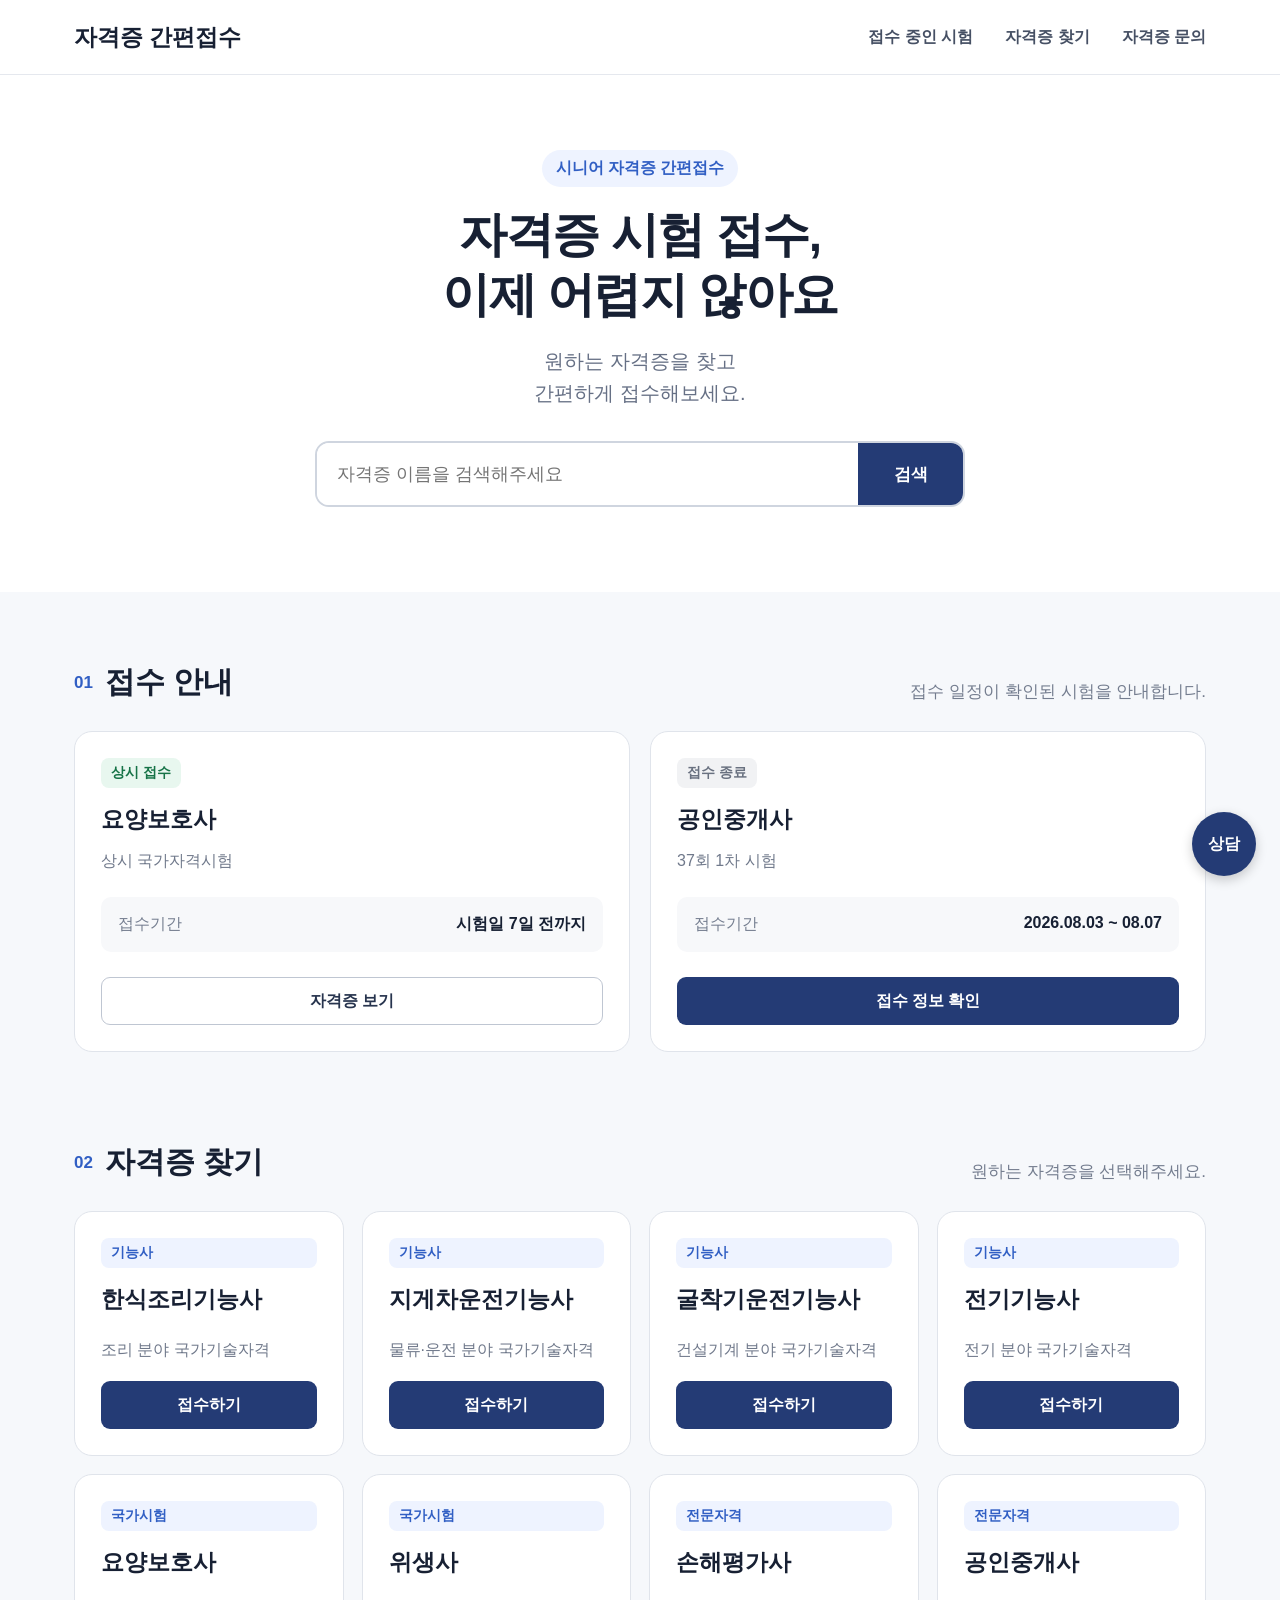
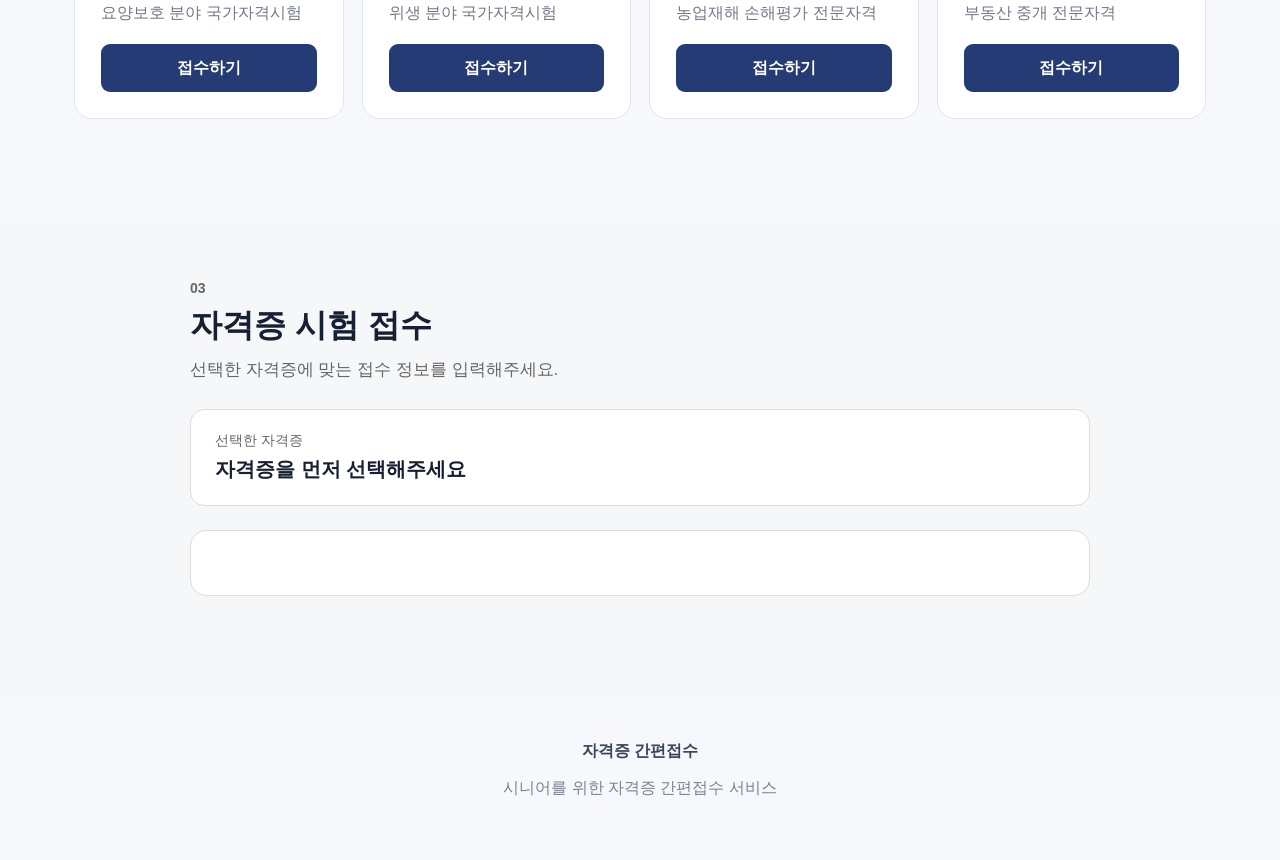
==== commit 7c603b7a: "add certificate chatbot" ====
--- a/index.html
+++ b/index.html
@@ -10,6 +10,10 @@
   <link
     rel="stylesheet"
     href="style.css"
+  >
+  <link
+    rel="stylesheet"
+    href="chatbot.css"
   >
 </head>
 
@@ -1529,7 +1533,69 @@
 
 
 <script src="script.js"></script>
-
-
+<script src="chatbot.js"></script>
+
+<!-- =========================
+     자격증 접수 챗봇
+========================= -->
+
+<button
+  id="chatbot-floating-btn"
+  class="chatbot-floating-btn"
+  type="button"
+  aria-label="챗봇 열기"
+>
+  상담
+</button>
+
+<div
+  id="chatbot-window"
+  class="chatbot-window chatbot-hidden"
+>
+  <div class="chatbot-header">
+
+    <div class="chatbot-header-title">
+      <strong>자격증 접수 도우미</strong>
+      <span>AI 상담</span>
+    </div>
+
+    <button
+      id="chatbot-close-btn"
+      class="chatbot-close-btn"
+      type="button"
+      aria-label="챗봇 닫기"
+    >
+      ×
+    </button>
+
+  </div>
+
+  <div
+    id="chatbot-messages"
+    class="chatbot-messages"
+  ></div>
+
+  <div class="chatbot-input-area">
+
+    <input
+      id="chatbot-input"
+      class="chatbot-input"
+      type="text"
+      placeholder="궁금한 내용을 입력해주세요"
+      autocomplete="off"
+    >
+
+    <button
+      id="chatbot-send-btn"
+      class="chatbot-send-btn"
+      type="button"
+    >
+      전송
+    </button>
+
+  </div>
+</div>
+
+<script src="./chatbot.js"></script>
 </body>
 </html>
--- a/chatbot.css
+++ b/chatbot.css
@@ -0,0 +1,265 @@
+/* =========================
+   챗봇 플로팅 버튼
+========================= */
+
+.chatbot-floating-btn {
+  position: fixed;
+  right: 24px;
+  bottom: 24px;
+
+  width: 64px;
+  height: 64px;
+
+  border: none;
+  border-radius: 50%;
+
+  background: #243b75;
+  color: #ffffff;
+
+  box-shadow: 0 4px 12px rgba(0, 0, 0, 0.2);
+
+  display: flex;
+  align-items: center;
+  justify-content: center;
+
+  font-size: 16px;
+  font-weight: 700;
+
+  cursor: pointer;
+  z-index: 1000;
+
+  transition:
+    transform 0.2s ease,
+    background 0.2s ease;
+}
+
+.chatbot-floating-btn:hover {
+  background: #172a5a;
+  transform: scale(1.05);
+}
+
+
+/* =========================
+   채팅창
+========================= */
+
+.chatbot-window {
+  position: fixed;
+  right: 24px;
+  bottom: 100px;
+
+  width: 380px;
+  height: 540px;
+
+  background: #ffffff;
+
+  border: 1px solid #e0e4eb;
+  border-radius: 20px;
+
+  box-shadow: 0 10px 30px rgba(0, 0, 0, 0.15);
+
+  display: flex;
+  flex-direction: column;
+
+  overflow: hidden;
+
+  z-index: 1000;
+}
+
+.chatbot-window.chatbot-hidden {
+  display: none;
+}
+
+
+/* =========================
+   헤더
+========================= */
+
+.chatbot-header {
+  padding: 18px 20px;
+
+  background: #243b75;
+  color: #ffffff;
+
+  display: flex;
+  align-items: center;
+  justify-content: space-between;
+}
+
+.chatbot-header-title {
+  display: flex;
+  flex-direction: column;
+  gap: 3px;
+}
+
+.chatbot-header-title strong {
+  font-size: 17px;
+}
+
+.chatbot-header-title span {
+  font-size: 12px;
+  opacity: 0.75;
+}
+
+.chatbot-close-btn {
+  padding: 0;
+
+  border: none;
+  background: transparent;
+  color: #ffffff;
+
+  font-size: 25px;
+  line-height: 1;
+
+  cursor: pointer;
+}
+
+.chatbot-close-btn:hover {
+  opacity: 0.8;
+}
+
+
+/* =========================
+   메시지
+========================= */
+
+.chatbot-messages {
+  flex: 1;
+
+  padding: 16px;
+
+  overflow-y: auto;
+
+  background: #f7f9fc;
+
+  display: flex;
+  flex-direction: column;
+  gap: 12px;
+}
+
+.chatbot-message {
+  max-width: 80%;
+
+  padding: 12px 16px;
+
+  border-radius: 14px;
+
+  font-size: 15px;
+  line-height: 1.5;
+
+  white-space: pre-wrap;
+  word-break: break-word;
+}
+
+.chatbot-message.chatbot-bot {
+  align-self: flex-start;
+
+  background: #ffffff;
+  color: #172033;
+
+  border: 1px solid #e0e4eb;
+  border-bottom-left-radius: 4px;
+}
+
+.chatbot-message.chatbot-user {
+  align-self: flex-end;
+
+  background: #243b75;
+  color: #ffffff;
+
+  border-bottom-right-radius: 4px;
+}
+
+.chatbot-message.chatbot-loading {
+  align-self: flex-start;
+
+  background: #ffffff;
+  color: #667085;
+
+  border: 1px solid #e0e4eb;
+
+  font-style: italic;
+}
+
+
+/* =========================
+   입력 영역
+========================= */
+
+.chatbot-input-area {
+  padding: 12px 16px;
+
+  background: #ffffff;
+
+  border-top: 1px solid #e0e4eb;
+
+  display: flex;
+  gap: 8px;
+}
+
+.chatbot-input {
+  flex: 1;
+
+  min-width: 0;
+  height: 46px;
+
+  padding: 0 14px;
+
+  border: 1px solid #cfd5df;
+  border-radius: 10px;
+
+  font-size: 15px;
+
+  outline: none;
+}
+
+.chatbot-input:focus {
+  border-color: #243b75;
+}
+
+.chatbot-send-btn {
+  width: 58px;
+  height: 46px;
+
+  border: none;
+  border-radius: 10px;
+
+  background: #243b75;
+  color: #ffffff;
+
+  font-size: 14px;
+  font-weight: 700;
+
+  cursor: pointer;
+}
+
+.chatbot-send-btn:hover {
+  background: #172a5a;
+}
+
+
+/* =========================
+   모바일
+========================= */
+
+@media (max-width: 480px) {
+
+  .chatbot-window {
+    right: 0;
+    bottom: 0;
+
+    width: 100%;
+    height: 100%;
+
+    border-radius: 0;
+  }
+
+  .chatbot-floating-btn {
+    right: 16px;
+    bottom: 16px;
+
+    width: 56px;
+    height: 56px;
+  }
+
+}
